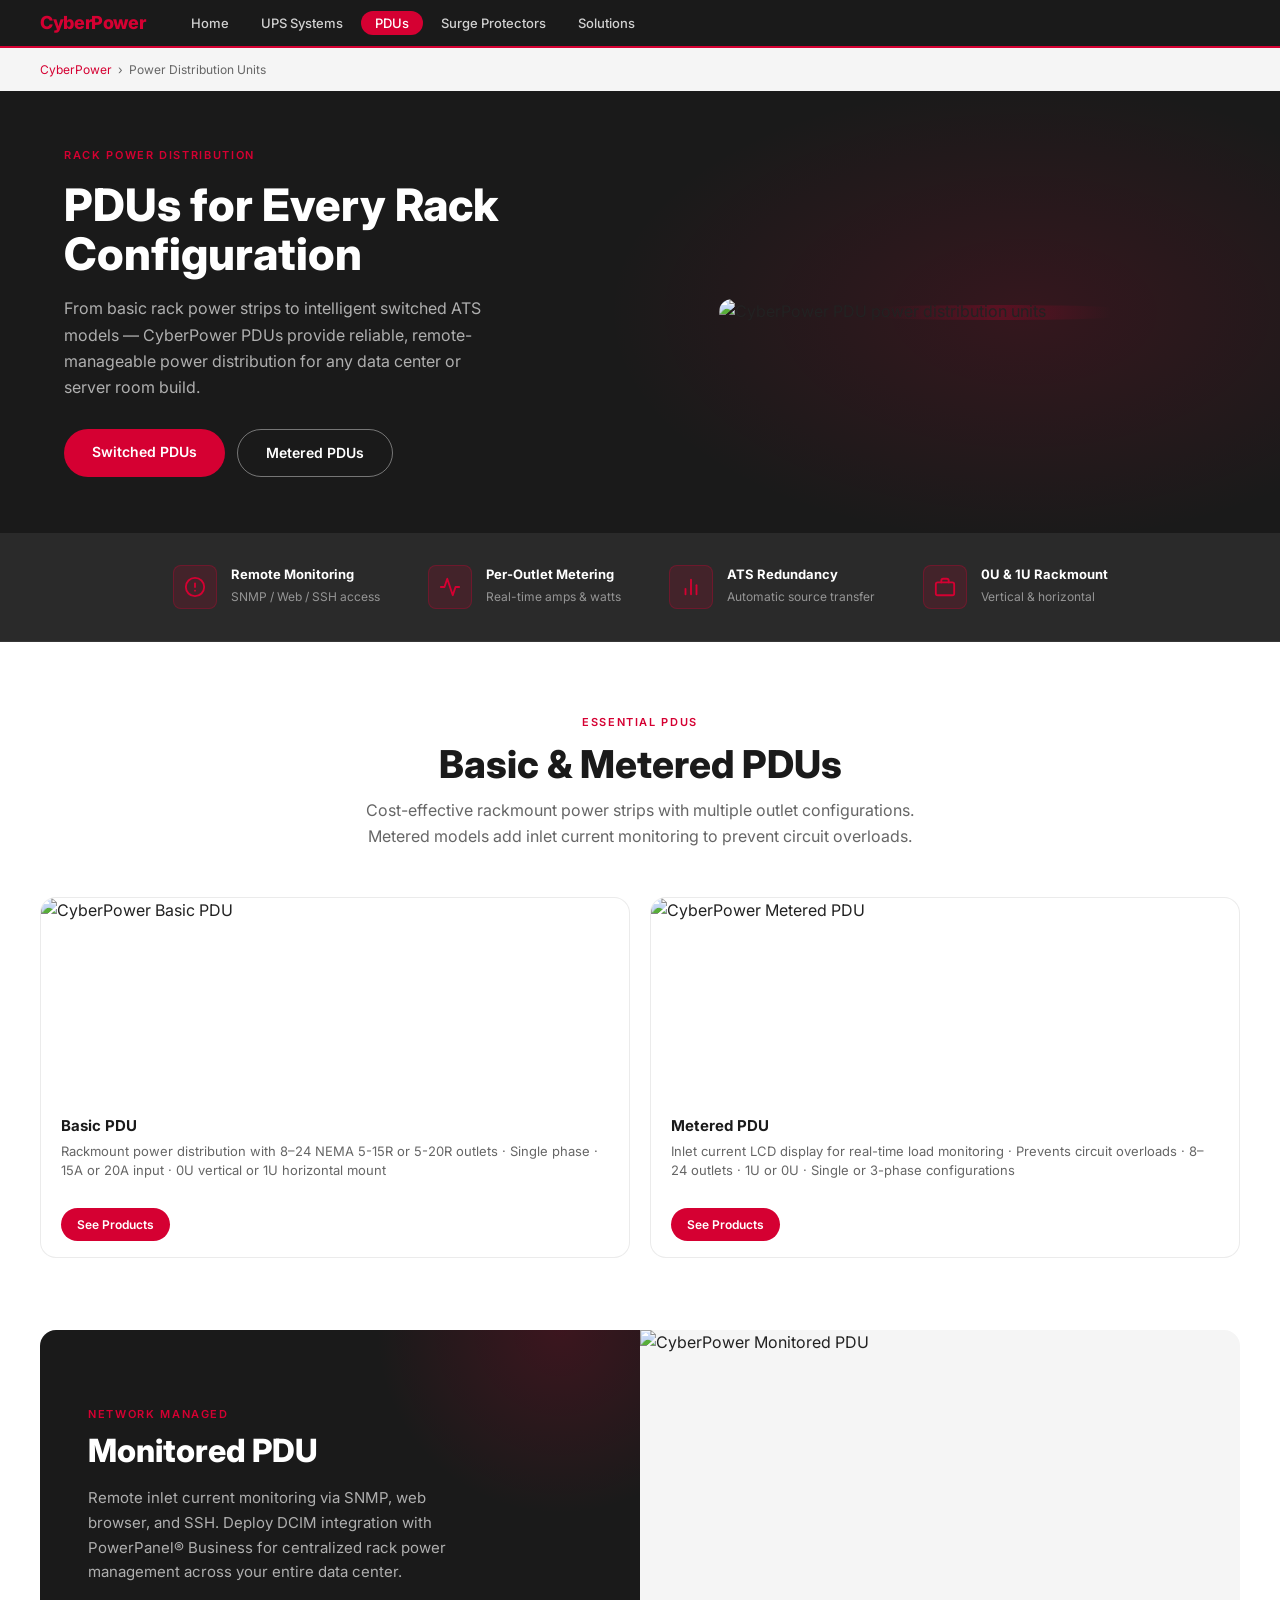
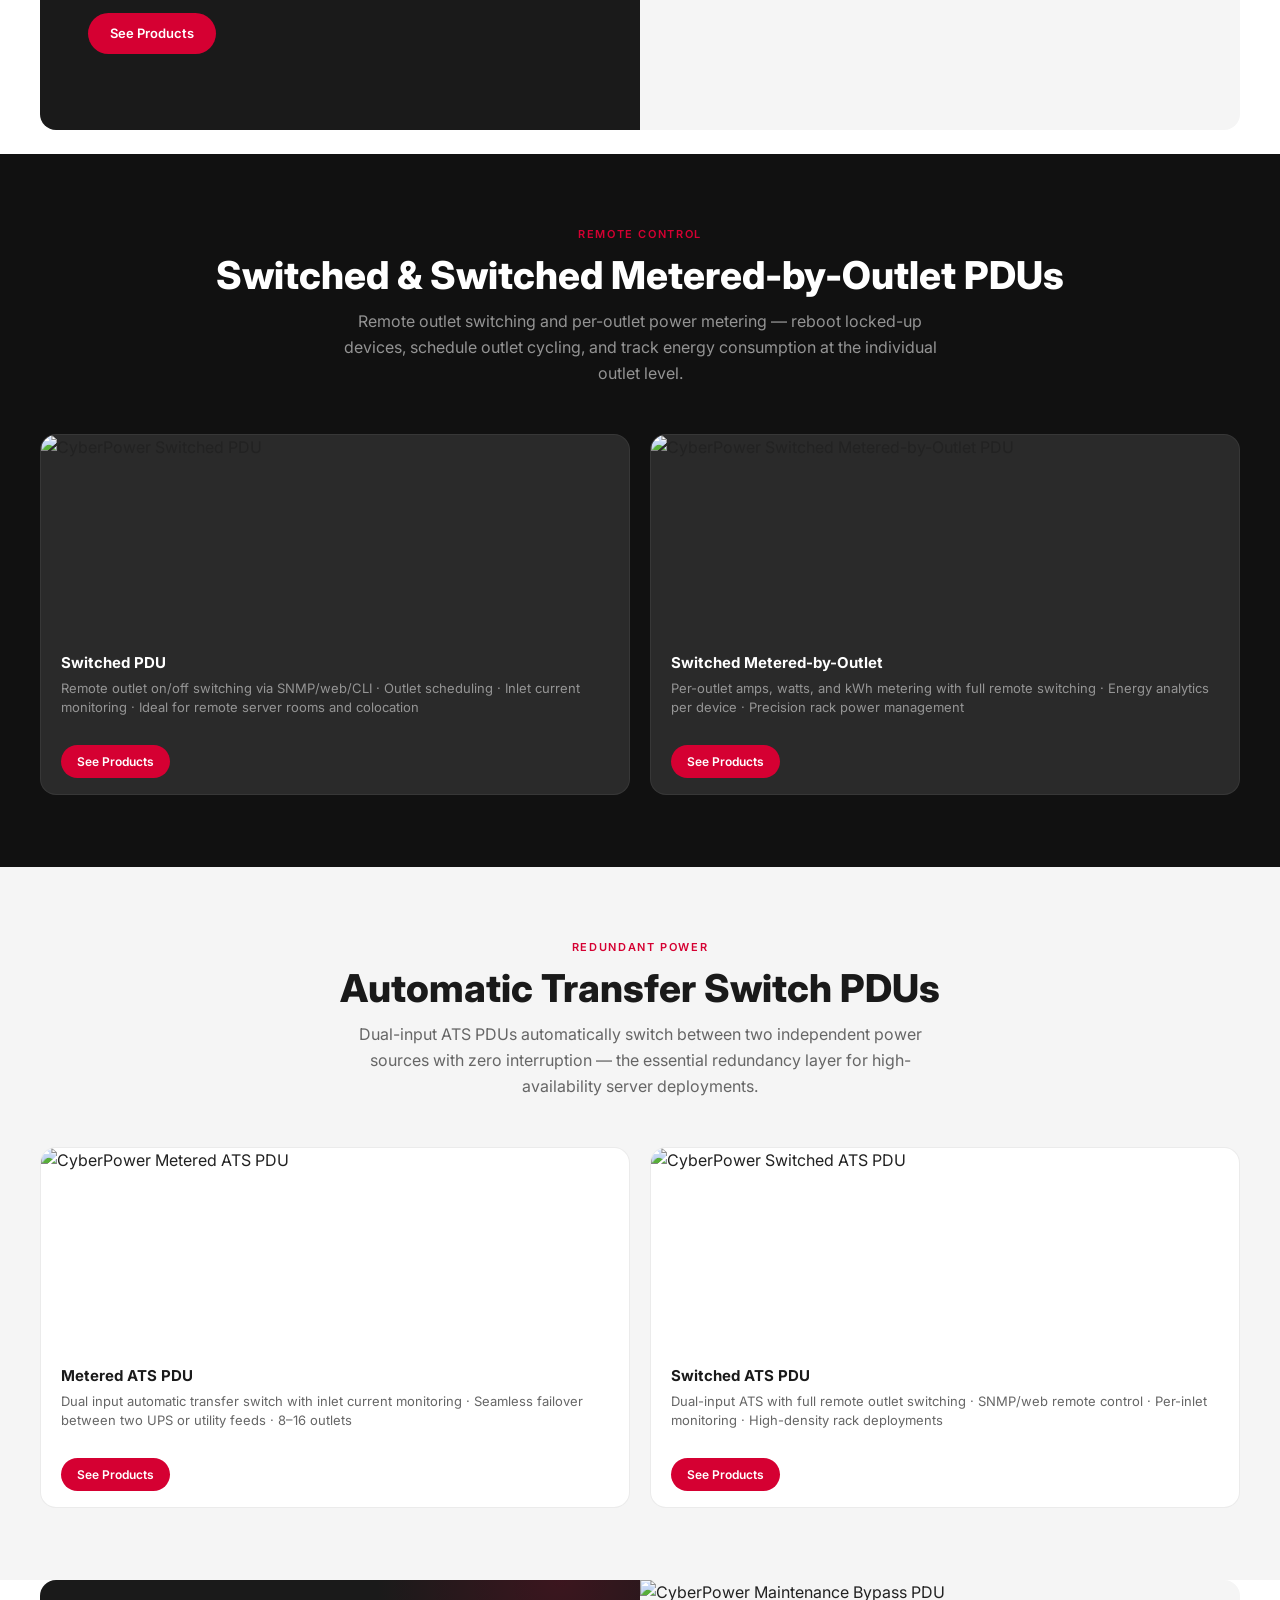
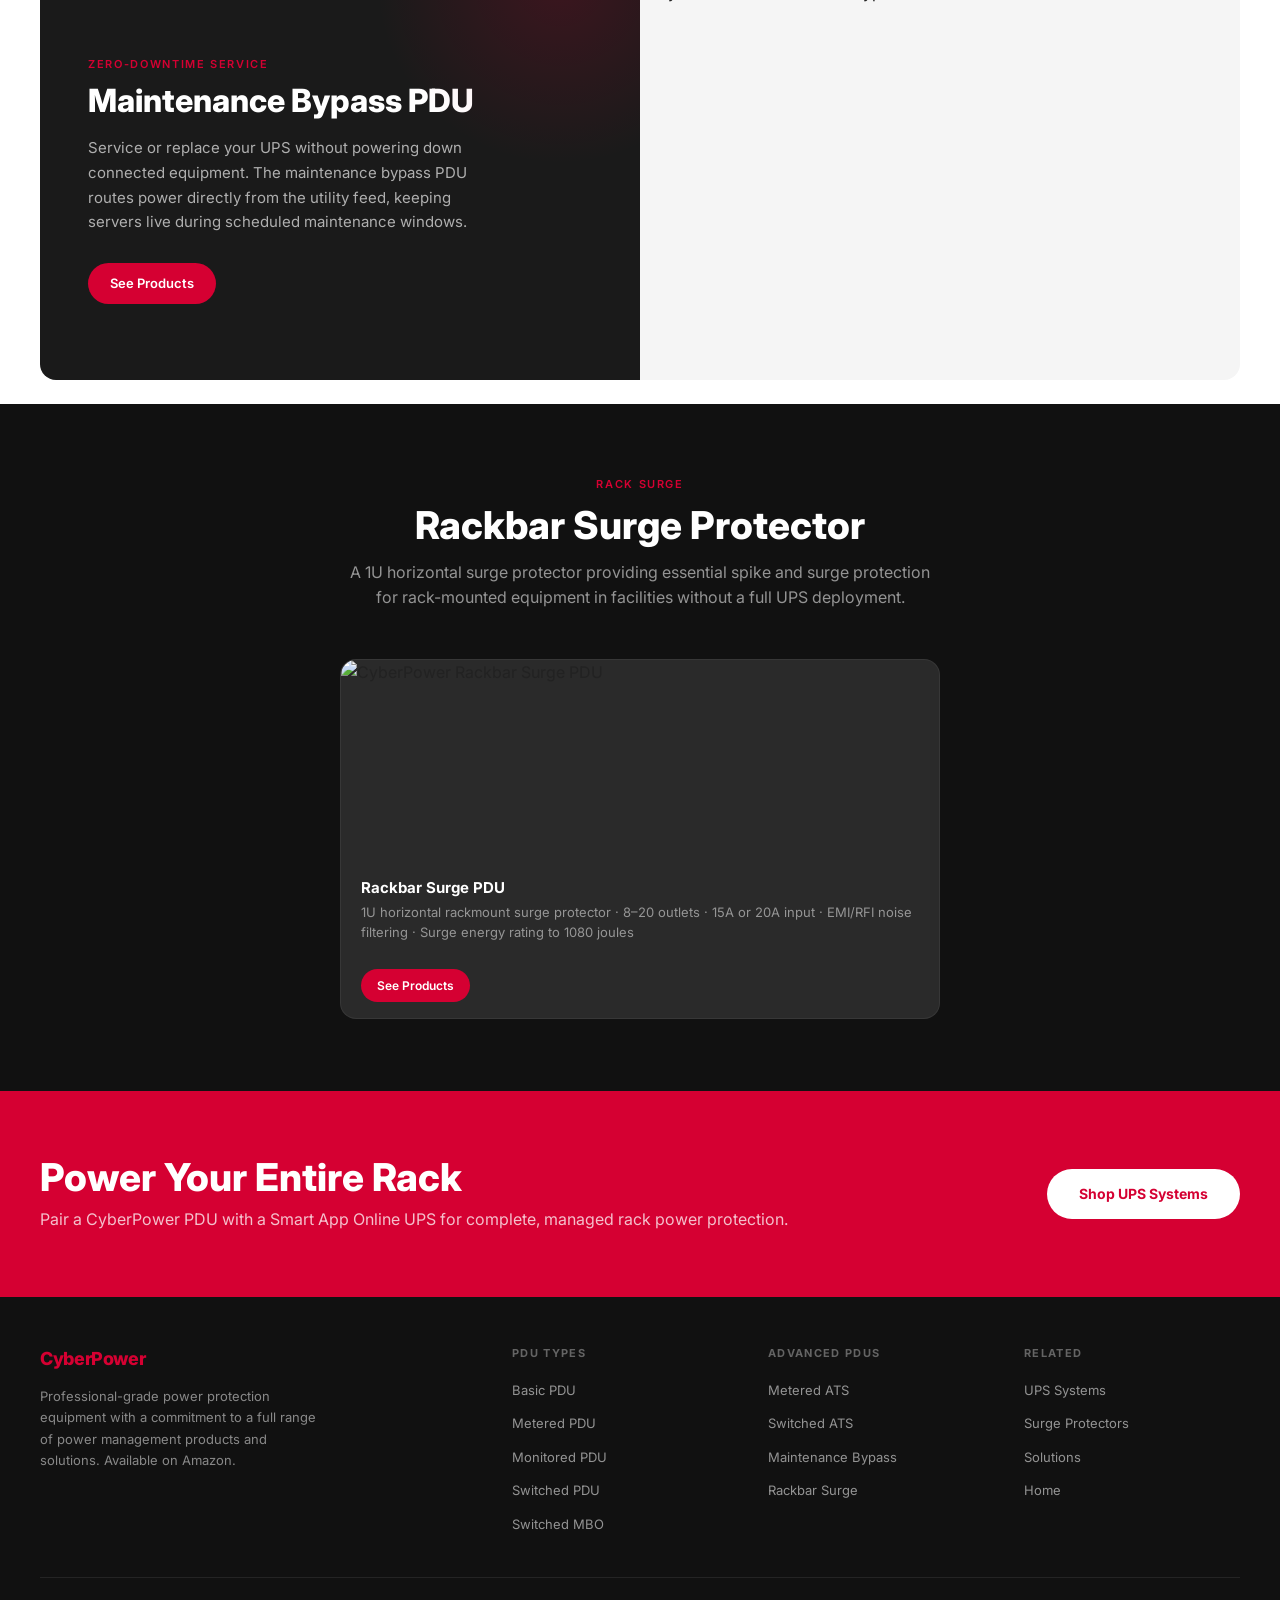
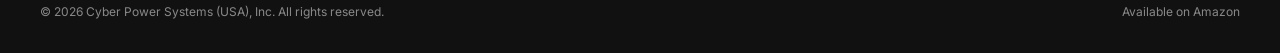
==== pdu.html @ c138c0e7 "Initial build: CyberPower Amazon storefront demo Five-page static storefront demo — home, UPS System" ====
<!DOCTYPE html>
<html lang="en">
<head>
  <meta charset="UTF-8">
  <meta name="viewport" content="width=device-width, initial-scale=1.0">
  <title>PDUs | CyberPower Power Distribution Units</title>
  <meta name="description" content="CyberPower PDUs for rack power distribution — Basic, Metered, Monitored, Switched, ATS, and Maintenance Bypass PDUs for data centers and server rooms.">
  <link rel="preconnect" href="https://fonts.googleapis.com">
  <link href="https://fonts.googleapis.com/css2?family=Inter:wght@400;500;600;700;800&display=swap" rel="stylesheet">
  <link rel="stylesheet" href="assets/css/style.css">
</head>
<body>

<!-- SUBNAV -->
<nav class="brand-subnav">
  <div class="subnav-logo">
    <span class="footer-logo-text">CyberPower</span>
  </div>
  <ul class="subnav-links">
    <li><a href="index.html">Home</a></li>
    <li><a href="ups.html">UPS Systems</a></li>
    <li><a href="pdu.html" class="active">PDUs</a></li>
    <li><a href="surge.html">Surge Protectors</a></li>
    <li><a href="solutions.html">Solutions</a></li>
  </ul>
</nav>

<!-- BREADCRUMB -->
<div class="breadcrumb">
  <a href="index.html">CyberPower</a>
  <span>›</span>
  <span>Power Distribution Units</span>
</div>

<!-- PAGE HERO -->
<section class="page-hero">
  <div class="page-hero-copy">
    <div class="hero-label">Rack Power Distribution</div>
    <h1>PDUs for Every Rack Configuration</h1>
    <p>From basic rack power strips to intelligent switched ATS models — CyberPower PDUs provide reliable, remote-manageable power distribution for any data center or server room build.</p>
    <div class="hero-ctas">
      <a href="pdu.html#switched" class="btn-primary">Switched PDUs</a>
      <a href="pdu.html#metered" class="btn-outline">Metered PDUs</a>
    </div>
  </div>
  <div class="page-hero-img">
    <img
      src="https://www.cyberpowersystems.com/wp-content/uploads/2022/08/New-Web-PDU-Series-1480x760-R1.png"
      alt="CyberPower PDU power distribution units"
    >
  </div>
</section>

<!-- FEATURE ICONS -->
<div class="feature-icons">
  <div class="feature-icon">
    <div class="icon-bg">
      <svg viewBox="0 0 24 24" fill="none" stroke="currentColor" stroke-width="2" stroke-linecap="round" stroke-linejoin="round">
        <circle cx="12" cy="12" r="10"/><line x1="12" y1="8" x2="12" y2="12"/><line x1="12" y1="16" x2="12.01" y2="16"/>
      </svg>
    </div>
    <div class="feature-icon-text">
      <strong>Remote Monitoring</strong>
      <span>SNMP / Web / SSH access</span>
    </div>
  </div>
  <div class="feature-icon">
    <div class="icon-bg">
      <svg viewBox="0 0 24 24" fill="none" stroke="currentColor" stroke-width="2" stroke-linecap="round" stroke-linejoin="round">
        <polyline points="22 12 18 12 15 21 9 3 6 12 2 12"/>
      </svg>
    </div>
    <div class="feature-icon-text">
      <strong>Per-Outlet Metering</strong>
      <span>Real-time amps &amp; watts</span>
    </div>
  </div>
  <div class="feature-icon">
    <div class="icon-bg">
      <svg viewBox="0 0 24 24" fill="none" stroke="currentColor" stroke-width="2" stroke-linecap="round" stroke-linejoin="round">
        <path d="M18 20V10"/><path d="M12 20V4"/><path d="M6 20v-6"/>
      </svg>
    </div>
    <div class="feature-icon-text">
      <strong>ATS Redundancy</strong>
      <span>Automatic source transfer</span>
    </div>
  </div>
  <div class="feature-icon">
    <div class="icon-bg">
      <svg viewBox="0 0 24 24" fill="none" stroke="currentColor" stroke-width="2" stroke-linecap="round" stroke-linejoin="round">
        <rect x="2" y="7" width="20" height="14" rx="2"/><path d="M16 7V5a2 2 0 0 0-2-2h-4a2 2 0 0 0-2 2v2"/>
      </svg>
    </div>
    <div class="feature-icon-text">
      <strong>0U &amp; 1U Rackmount</strong>
      <span>Vertical &amp; horizontal</span>
    </div>
  </div>
</div>

<!-- BASIC + METERED -->
<section class="section" id="metered">
  <div class="section-label">Essential PDUs</div>
  <h2 class="section-title">Basic &amp; Metered PDUs</h2>
  <p class="section-sub">Cost-effective rackmount power strips with multiple outlet configurations. Metered models add inlet current monitoring to prevent circuit overloads.</p>

  <div class="grid-2" style="gap:20px;">
    <div class="cp-card">
      <div class="cp-card-img">
        <img
          src="https://www.cyberpowersystems.com/wp-content/uploads/2022/08/NEW-Web-PDU-Basic-1480x760-R1.png"
          alt="CyberPower Basic PDU"
        >
      </div>
      <div class="cp-card-body" style="padding-bottom:60px; position:relative;">
        <h3>Basic PDU</h3>
        <p>Rackmount power distribution with 8–24 NEMA 5-15R or 5-20R outlets · Single phase · 15A or 20A input · 0U vertical or 1U horizontal mount</p>
        <a href="pdu.html" class="cp-card-nav">See Products</a>
      </div>
    </div>

    <div class="cp-card">
      <div class="cp-card-img">
        <img
          src="https://www.cyberpowersystems.com/wp-content/uploads/2022/08/New-Web-PDU-Metered-1480x760-1.png"
          alt="CyberPower Metered PDU"
        >
      </div>
      <div class="cp-card-body" style="padding-bottom:60px; position:relative;">
        <h3>Metered PDU</h3>
        <p>Inlet current LCD display for real-time load monitoring · Prevents circuit overloads · 8–24 outlets · 1U or 0U · Single or 3-phase configurations</p>
        <a href="pdu.html" class="cp-card-nav">See Products</a>
      </div>
    </div>
  </div>
</section>

<!-- SPLIT — Monitored -->
<div class="split-section">
  <div class="split-dark">
    <div class="section-label">Network Managed</div>
    <h2>Monitored PDU</h2>
    <p>Remote inlet current monitoring via SNMP, web browser, and SSH. Deploy DCIM integration with PowerPanel® Business for centralized rack power management across your entire data center.</p>
    <a href="pdu.html" class="pill-cta">See Products</a>
  </div>
  <div class="split-light">
    <img
      src="https://www.cyberpowersystems.com/wp-content/uploads/2022/08/New-Web-PDU-Monitored-1480x760-1.png"
      alt="CyberPower Monitored PDU"
    >
  </div>
</div>

<!-- SWITCHED PDUs -->
<section class="section section-dark" id="switched">
  <div class="section-label">Remote Control</div>
  <h2 class="section-title" style="color:#fff;">Switched &amp; Switched Metered-by-Outlet PDUs</h2>
  <p class="section-sub" style="color:rgba(255,255,255,0.55);">Remote outlet switching and per-outlet power metering — reboot locked-up devices, schedule outlet cycling, and track energy consumption at the individual outlet level.</p>

  <div class="grid-2" style="gap:20px;">
    <div class="cp-card cp-card-dark">
      <div class="cp-card-img">
        <img
          src="https://www.cyberpowersystems.com/wp-content/uploads/2022/08/New-Web-PDU-Switched-1480x760-1.png"
          alt="CyberPower Switched PDU"
        >
      </div>
      <div class="cp-card-body" style="padding-bottom:60px; position:relative;">
        <h3>Switched PDU</h3>
        <p>Remote outlet on/off switching via SNMP/web/CLI · Outlet scheduling · Inlet current monitoring · Ideal for remote server rooms and colocation</p>
        <a href="pdu.html" class="cp-card-nav">See Products</a>
      </div>
    </div>

    <div class="cp-card cp-card-dark">
      <div class="cp-card-img">
        <img
          src="https://www.cyberpowersystems.com/wp-content/uploads/2022/08/New-Web-Switched-Metered-by-Outlet-1480x760-1.png"
          alt="CyberPower Switched Metered-by-Outlet PDU"
        >
      </div>
      <div class="cp-card-body" style="padding-bottom:60px; position:relative;">
        <h3>Switched Metered-by-Outlet</h3>
        <p>Per-outlet amps, watts, and kWh metering with full remote switching · Energy analytics per device · Precision rack power management</p>
        <a href="pdu.html" class="cp-card-nav">See Products</a>
      </div>
    </div>
  </div>
</section>

<!-- ATS PDUs -->
<section class="section section-grey">
  <div class="section-label">Redundant Power</div>
  <h2 class="section-title">Automatic Transfer Switch PDUs</h2>
  <p class="section-sub">Dual-input ATS PDUs automatically switch between two independent power sources with zero interruption — the essential redundancy layer for high-availability server deployments.</p>

  <div class="grid-2" style="gap:20px;">
    <div class="cp-card">
      <div class="cp-card-img">
        <img
          src="https://www.cyberpowersystems.com/wp-content/uploads/2022/08/New-Web-PDU-ATS-Metered-1480x760-1.png"
          alt="CyberPower Metered ATS PDU"
        >
      </div>
      <div class="cp-card-body" style="padding-bottom:60px; position:relative;">
        <h3>Metered ATS PDU</h3>
        <p>Dual input automatic transfer switch with inlet current monitoring · Seamless failover between two UPS or utility feeds · 8–16 outlets</p>
        <a href="pdu.html" class="cp-card-nav">See Products</a>
      </div>
    </div>

    <div class="cp-card">
      <div class="cp-card-img">
        <img
          src="https://www.cyberpowersystems.com/wp-content/uploads/2022/08/New-Web-PDU-ATS-Switched-1480x760-1.png"
          alt="CyberPower Switched ATS PDU"
        >
      </div>
      <div class="cp-card-body" style="padding-bottom:60px; position:relative;">
        <h3>Switched ATS PDU</h3>
        <p>Dual-input ATS with full remote outlet switching · SNMP/web remote control · Per-inlet monitoring · High-density rack deployments</p>
        <a href="pdu.html" class="cp-card-nav">See Products</a>
      </div>
    </div>
  </div>
</section>

<!-- SPLIT — Maintenance Bypass -->
<div class="split-section">
  <div class="split-dark">
    <div class="section-label">Zero-Downtime Service</div>
    <h2>Maintenance Bypass PDU</h2>
    <p>Service or replace your UPS without powering down connected equipment. The maintenance bypass PDU routes power directly from the utility feed, keeping servers live during scheduled maintenance windows.</p>
    <a href="pdu.html" class="pill-cta">See Products</a>
  </div>
  <div class="split-light">
    <img
      src="https://www.cyberpowersystems.com/wp-content/uploads/2022/08/New-Web-Maintenace-Bypass-1480x760-R1.png"
      alt="CyberPower Maintenance Bypass PDU"
    >
  </div>
</div>

<!-- RACKBAR SURGE -->
<section class="section section-dark" style="padding-bottom:72px;">
  <div class="section-label">Rack Surge</div>
  <h2 class="section-title" style="color:#fff;">Rackbar Surge Protector</h2>
  <p class="section-sub" style="color:rgba(255,255,255,0.55);">A 1U horizontal surge protector providing essential spike and surge protection for rack-mounted equipment in facilities without a full UPS deployment.</p>

  <div style="max-width:600px; margin:0 auto;">
    <div class="cp-card cp-card-dark">
      <div class="cp-card-img">
        <img
          src="https://www.cyberpowersystems.com/wp-content/uploads/2022/08/New-Web-RackBar-1480x760-R1.png"
          alt="CyberPower Rackbar Surge PDU"
        >
      </div>
      <div class="cp-card-body" style="padding-bottom:60px; position:relative;">
        <h3>Rackbar Surge PDU</h3>
        <p>1U horizontal rackmount surge protector · 8–20 outlets · 15A or 20A input · EMI/RFI noise filtering · Surge energy rating to 1080 joules</p>
        <a href="pdu.html" class="cp-card-nav">See Products</a>
      </div>
    </div>
  </div>
</section>

<!-- CTA FOOTER -->
<div class="cta-footer">
  <div class="cta-footer-copy">
    <h2>Power Your Entire Rack</h2>
    <p>Pair a CyberPower PDU with a Smart App Online UPS for complete, managed rack power protection.</p>
  </div>
  <a href="ups.html" class="btn-white">Shop UPS Systems</a>
</div>

<!-- SITE FOOTER -->
<footer class="site-footer">
  <div class="footer-grid">
    <div class="footer-brand">
      <span class="footer-logo-text">CyberPower</span>
      <p>Professional-grade power protection equipment with a commitment to a full range of power management products and solutions. Available on Amazon.</p>
    </div>
    <div class="footer-col">
      <h4>PDU Types</h4>
      <ul>
        <li><a href="pdu.html">Basic PDU</a></li>
        <li><a href="pdu.html">Metered PDU</a></li>
        <li><a href="pdu.html">Monitored PDU</a></li>
        <li><a href="pdu.html">Switched PDU</a></li>
        <li><a href="pdu.html">Switched MBO</a></li>
      </ul>
    </div>
    <div class="footer-col">
      <h4>Advanced PDUs</h4>
      <ul>
        <li><a href="pdu.html">Metered ATS</a></li>
        <li><a href="pdu.html">Switched ATS</a></li>
        <li><a href="pdu.html">Maintenance Bypass</a></li>
        <li><a href="pdu.html">Rackbar Surge</a></li>
      </ul>
    </div>
    <div class="footer-col">
      <h4>Related</h4>
      <ul>
        <li><a href="ups.html">UPS Systems</a></li>
        <li><a href="surge.html">Surge Protectors</a></li>
        <li><a href="solutions.html">Solutions</a></li>
        <li><a href="index.html">Home</a></li>
      </ul>
    </div>
  </div>
  <div class="footer-bottom">
    <span>© 2026 Cyber Power Systems (USA), Inc. All rights reserved.</span>
    <span>Available on Amazon</span>
  </div>
</footer>

</body>
</html>
---- assets/css/style.css ----
/* CyberPower Storefront — Design System */
:root {
  --cp-red: #D50032;
  --cp-red-dark: #A80027;
  --cp-black: #1A1A1A;
  --cp-dark: #111111;
  --cp-mid: #2A2A2A;
  --cp-grey: #F5F5F5;
  --cp-white: #FFFFFF;
  --cp-text: #222222;
  --cp-muted: #666666;
  --radius-tile: 16px;
  --radius-ui: 8px;
  --radius-pill: 999px;
}

*, *::before, *::after { box-sizing: border-box; margin: 0; padding: 0; }

html { font-size: 16px; scroll-behavior: smooth; }

body {
  font-family: 'Inter', -apple-system, BlinkMacSystemFont, 'Segoe UI', sans-serif;
  background: var(--cp-white);
  color: var(--cp-text);
  line-height: 1.6;
}

img { display: block; max-width: 100%; }

a { text-decoration: none; color: inherit; }

/* ── SUBNAV ── */
.brand-subnav {
  position: sticky;
  top: 0;
  z-index: 100;
  background: var(--cp-black);
  height: 48px;
  display: flex;
  align-items: center;
  gap: 0;
  padding: 0 40px;
  border-bottom: 2px solid var(--cp-red);
}

.brand-subnav .subnav-logo {
  display: flex;
  align-items: center;
  gap: 8px;
  margin-right: 32px;
}

.brand-subnav .subnav-logo svg {
  width: 120px;
  height: auto;
}

.subnav-links {
  display: flex;
  align-items: center;
  gap: 4px;
  list-style: none;
}

.subnav-links a {
  color: rgba(255,255,255,0.8);
  font-size: 13px;
  font-weight: 500;
  padding: 4px 14px;
  border-radius: var(--radius-pill);
  transition: background 0.2s, color 0.2s;
  white-space: nowrap;
}

.subnav-links a:hover,
.subnav-links a.active {
  background: var(--cp-red);
  color: #fff;
}

/* ── BREADCRUMB ── */
.breadcrumb {
  padding: 12px 40px;
  font-size: 12px;
  color: var(--cp-muted);
  display: flex;
  align-items: center;
  gap: 6px;
  background: var(--cp-grey);
}
.breadcrumb a { color: var(--cp-red); }
.breadcrumb span { color: var(--cp-muted); }

/* ── HERO ── */
.hero {
  background: var(--cp-black);
  min-height: 520px;
  display: grid;
  grid-template-columns: 1fr 1fr;
  align-items: center;
  padding: 64px 40px 64px 64px;
  gap: 48px;
  position: relative;
  overflow: hidden;
}

.hero::before {
  content: '';
  position: absolute;
  inset: 0;
  background: radial-gradient(ellipse 60% 80% at 70% 50%, rgba(213,0,50,0.12) 0%, transparent 70%);
  pointer-events: none;
}

.hero-copy { position: relative; z-index: 2; }

.hero-label {
  font-size: 11px;
  font-weight: 600;
  letter-spacing: 0.15em;
  text-transform: uppercase;
  color: var(--cp-red);
  margin-bottom: 16px;
}

.hero h1 {
  font-size: clamp(36px, 5vw, 64px);
  font-weight: 800;
  line-height: 1.08;
  color: var(--cp-white);
  margin-bottom: 20px;
}

.hero h1 span { color: var(--cp-red); }

.hero p {
  font-size: 17px;
  color: rgba(255,255,255,0.72);
  margin-bottom: 32px;
  max-width: 440px;
  line-height: 1.65;
}

.hero-ctas {
  display: flex;
  gap: 12px;
  flex-wrap: wrap;
}

.btn-primary {
  background: var(--cp-red);
  color: #fff;
  font-size: 14px;
  font-weight: 600;
  padding: 12px 28px;
  border-radius: var(--radius-pill);
  transition: background 0.2s, transform 0.15s;
  display: inline-block;
}
.btn-primary:hover { background: var(--cp-red-dark); transform: translateY(-1px); }

.btn-outline {
  border: 1.5px solid rgba(255,255,255,0.4);
  color: #fff;
  font-size: 14px;
  font-weight: 600;
  padding: 12px 28px;
  border-radius: var(--radius-pill);
  transition: border-color 0.2s, background 0.2s;
  display: inline-block;
}
.btn-outline:hover { border-color: #fff; background: rgba(255,255,255,0.06); }

.hero-image {
  position: relative;
  display: flex;
  align-items: center;
  justify-content: center;
  z-index: 2;
}

.hero-image img {
  width: 100%;
  max-width: 560px;
  border-radius: var(--radius-tile);
  object-fit: cover;
}

/* Particle glow on hero product images */
.hero-image::before {
  content: '';
  position: absolute;
  width: 70%;
  height: 70%;
  background: radial-gradient(circle, rgba(213,0,50,0.3) 0%, transparent 70%);
  border-radius: 50%;
  z-index: -1;
}

/* ── FEATURE ICON ROW ── */
.feature-icons {
  background: var(--cp-mid);
  padding: 32px 40px;
  display: flex;
  align-items: center;
  justify-content: center;
  gap: 48px;
  flex-wrap: wrap;
  border-bottom: 1px solid rgba(255,255,255,0.06);
}

.feature-icon {
  display: flex;
  align-items: center;
  gap: 14px;
  color: #fff;
}

.feature-icon .icon-bg {
  width: 44px;
  height: 44px;
  background: rgba(213,0,50,0.15);
  border: 1px solid rgba(213,0,50,0.3);
  border-radius: var(--radius-ui);
  display: flex;
  align-items: center;
  justify-content: center;
  flex-shrink: 0;
}

.feature-icon svg { width: 22px; height: 22px; color: var(--cp-red); }

.feature-icon-text strong {
  display: block;
  font-size: 13px;
  font-weight: 700;
  color: #fff;
  line-height: 1.3;
}
.feature-icon-text span {
  font-size: 12px;
  color: rgba(255,255,255,0.5);
}

/* ── SECTION HEADERS ── */
.section-label {
  font-size: 11px;
  font-weight: 600;
  letter-spacing: 0.15em;
  text-transform: uppercase;
  color: var(--cp-red);
  margin-bottom: 10px;
  text-align: center;
}

.section-title {
  font-size: clamp(26px, 3vw, 40px);
  font-weight: 800;
  color: var(--cp-black);
  text-align: center;
  line-height: 1.15;
  margin-bottom: 12px;
}

.section-sub {
  text-align: center;
  color: var(--cp-muted);
  font-size: 16px;
  max-width: 600px;
  margin: 0 auto 48px;
  line-height: 1.6;
}

/* ── SPLIT TILES ── */
.split-section {
  display: grid;
  grid-template-columns: 1fr 1fr;
  min-height: 400px;
  border-radius: var(--radius-tile);
  overflow: hidden;
  margin: 0 40px 24px;
}

.split-dark {
  background: var(--cp-black);
  padding: 56px 48px;
  display: flex;
  flex-direction: column;
  justify-content: center;
  position: relative;
  overflow: hidden;
}

.split-dark::before {
  content: '';
  position: absolute;
  top: -50%;
  right: -20%;
  width: 400px;
  height: 400px;
  background: radial-gradient(circle, rgba(213,0,50,0.18) 0%, transparent 65%);
  pointer-events: none;
}

.split-light {
  background: var(--cp-grey);
  display: flex;
  align-items: center;
  justify-content: center;
  overflow: hidden;
  position: relative;
}

.split-light img {
  width: 100%;
  height: 100%;
  object-fit: cover;
  display: block;
}

.split-dark .section-label { text-align: left; }
.split-dark h2 {
  font-size: clamp(24px, 2.5vw, 36px);
  font-weight: 800;
  color: #fff;
  line-height: 1.15;
  margin-bottom: 16px;
}
.split-dark p {
  font-size: 15px;
  color: rgba(255,255,255,0.65);
  margin-bottom: 28px;
  line-height: 1.65;
  max-width: 380px;
}

.pill-cta {
  display: inline-flex;
  align-items: center;
  gap: 8px;
  background: var(--cp-red);
  color: #fff;
  font-size: 13px;
  font-weight: 600;
  padding: 10px 22px;
  border-radius: var(--radius-pill);
  align-self: flex-start;
  transition: background 0.2s, transform 0.15s;
}
.pill-cta:hover { background: var(--cp-red-dark); transform: translateY(-1px); }

.pill-cta-outline {
  display: inline-flex;
  align-items: center;
  gap: 8px;
  border: 1.5px solid var(--cp-red);
  color: var(--cp-red);
  font-size: 13px;
  font-weight: 600;
  padding: 10px 22px;
  border-radius: var(--radius-pill);
  align-self: flex-start;
  transition: background 0.2s, color 0.2s;
}
.pill-cta-outline:hover { background: var(--cp-red); color: #fff; }

/* ── PRODUCT GRID ── */
.section { padding: 72px 40px; }
.section-dark { background: var(--cp-dark); }
.section-mid { background: var(--cp-mid); }
.section-grey { background: var(--cp-grey); }

.product-grid {
  display: grid;
  grid-template-columns: repeat(auto-fill, minmax(240px, 1fr));
  gap: 20px;
  margin-top: 8px;
}

.product-grid-3 { grid-template-columns: repeat(3, 1fr); }
.product-grid-4 { grid-template-columns: repeat(4, 1fr); }

.cp-card {
  background: var(--cp-white);
  border-radius: var(--radius-tile);
  overflow: hidden;
  border: 1px solid rgba(0,0,0,0.08);
  transition: transform 0.2s, box-shadow 0.2s;
  position: relative;
}
.cp-card:hover {
  transform: translateY(-3px);
  box-shadow: 0 12px 32px rgba(0,0,0,0.10);
}

.cp-card-dark {
  background: var(--cp-mid);
  border-color: rgba(255,255,255,0.06);
}
.cp-card-dark:hover { box-shadow: 0 12px 32px rgba(0,0,0,0.3); }

.cp-card-img {
  position: relative;
  overflow: hidden;
  height: 200px;
}
.cp-card-img img {
  position: absolute;
  inset: 0;
  width: 100%;
  height: 100%;
  object-fit: cover;
  display: block;
}

.cp-card-body {
  padding: 18px 20px 20px;
  position: relative;
}

.cp-card-dark .cp-card-body { padding-bottom: 60px; }

.cp-card-body h3 {
  font-size: 15px;
  font-weight: 700;
  color: var(--cp-black);
  line-height: 1.3;
  margin-bottom: 6px;
}
.cp-card-dark .cp-card-body h3 { color: #fff; }

.cp-card-body p {
  font-size: 13px;
  color: var(--cp-muted);
  line-height: 1.5;
  margin-bottom: 16px;
}
.cp-card-dark .cp-card-body p { color: rgba(255,255,255,0.5); }

/* See Products button — bottom-left overlay pill inside tile */
.cp-card-nav {
  position: absolute;
  bottom: 16px;
  left: 20px;
  background: var(--cp-red);
  color: #fff;
  font-size: 12px;
  font-weight: 600;
  padding: 7px 16px;
  border-radius: var(--radius-pill);
  transition: background 0.2s;
}
.cp-card-nav:hover { background: var(--cp-red-dark); }

/* Add to Cart button — Amazon style */
.cp-card-buy {
  display: inline-block;
  background: #FFD814;
  border: 1px solid #FCD200;
  border-radius: var(--radius-ui);
  color: #0F1111;
  font-size: 13px;
  font-weight: 500;
  padding: 7px 16px;
  cursor: default;
  margin-top: 8px;
}

/* ── CATEGORY GRID (4-col) ── */
.category-grid {
  display: grid;
  grid-template-columns: repeat(4, 1fr);
  gap: 16px;
}

.cat-tile {
  background: var(--cp-black);
  border-radius: var(--radius-tile);
  overflow: hidden;
  height: 200px;
  position: relative;
  display: flex;
  align-items: flex-end;
  transition: transform 0.2s;
  cursor: pointer;
}
.cat-tile:hover { transform: scale(1.02); }

.cat-tile img {
  position: absolute;
  inset: 0;
  width: 100%;
  height: 100%;
  object-fit: cover;
  display: block;
  opacity: 0.6;
}

.cat-tile::after {
  content: '';
  position: absolute;
  inset: 0;
  background: linear-gradient(to top, rgba(0,0,0,0.75) 0%, transparent 55%);
}

.cat-tile-label {
  position: relative;
  z-index: 2;
  padding: 16px;
  width: 100%;
}

.cat-tile-label span {
  display: inline-block;
  background: var(--cp-red);
  color: #fff;
  font-size: 12px;
  font-weight: 700;
  padding: 5px 14px;
  border-radius: var(--radius-pill);
}

/* ── TRUST STRIP ── */
.trust-strip {
  background: var(--cp-white);
  border-top: 1px solid rgba(0,0,0,0.08);
  border-bottom: 1px solid rgba(0,0,0,0.08);
  padding: 32px 40px;
  display: flex;
  align-items: center;
  justify-content: center;
  gap: 48px;
  flex-wrap: wrap;
}

.trust-strip-label {
  font-size: 12px;
  font-weight: 600;
  letter-spacing: 0.1em;
  text-transform: uppercase;
  color: var(--cp-muted);
  white-space: nowrap;
}

.trust-logos {
  display: flex;
  align-items: center;
  gap: 40px;
  flex-wrap: wrap;
}

.trust-logos img {
  height: 36px;
  width: auto;
  object-fit: contain;
  opacity: 0.65;
  filter: grayscale(100%);
  transition: opacity 0.2s, filter 0.2s;
}
.trust-logos img:hover { opacity: 1; filter: none; }

/* ── INDUSTRY GRID ── */
.industry-grid {
  display: grid;
  grid-template-columns: repeat(4, 1fr);
  gap: 16px;
}

.ind-tile {
  border-radius: var(--radius-tile);
  background: var(--cp-black);
  padding: 32px 28px;
  display: flex;
  flex-direction: column;
  gap: 12px;
  transition: transform 0.2s;
}
.ind-tile:hover { transform: scale(1.02); }

.ind-tile .ind-icon {
  width: 44px;
  height: 44px;
  background: rgba(213,0,50,0.15);
  border-radius: var(--radius-ui);
  display: flex;
  align-items: center;
  justify-content: center;
}
.ind-tile .ind-icon svg { width: 22px; height: 22px; color: var(--cp-red); }

.ind-tile h3 {
  font-size: 16px;
  font-weight: 700;
  color: #fff;
}

.ind-tile p {
  font-size: 13px;
  color: rgba(255,255,255,0.55);
  line-height: 1.55;
  flex: 1;
}

/* ── CTA FOOTER ── */
.cta-footer {
  background: var(--cp-red);
  padding: 64px 40px;
  display: flex;
  align-items: center;
  justify-content: space-between;
  gap: 32px;
  flex-wrap: wrap;
}

.cta-footer-copy h2 {
  font-size: clamp(24px, 3vw, 40px);
  font-weight: 800;
  color: #fff;
  line-height: 1.15;
  margin-bottom: 8px;
}
.cta-footer-copy p {
  font-size: 16px;
  color: rgba(255,255,255,0.75);
}

.btn-white {
  background: #fff;
  color: var(--cp-red);
  font-size: 14px;
  font-weight: 700;
  padding: 14px 32px;
  border-radius: var(--radius-pill);
  transition: transform 0.15s, box-shadow 0.15s;
  white-space: nowrap;
}
.btn-white:hover { transform: translateY(-2px); box-shadow: 0 8px 24px rgba(0,0,0,0.2); }

/* ── PAGE FOOTER ── */
.site-footer {
  background: var(--cp-dark);
  padding: 48px 40px 32px;
  color: rgba(255,255,255,0.5);
}

.footer-grid {
  display: grid;
  grid-template-columns: 2fr 1fr 1fr 1fr;
  gap: 40px;
  margin-bottom: 40px;
}

.footer-brand p {
  font-size: 13px;
  line-height: 1.65;
  max-width: 280px;
  margin-top: 12px;
}

.footer-col h4 {
  font-size: 11px;
  font-weight: 700;
  letter-spacing: 0.12em;
  text-transform: uppercase;
  color: rgba(255,255,255,0.35);
  margin-bottom: 14px;
}

.footer-col ul {
  list-style: none;
  display: flex;
  flex-direction: column;
  gap: 8px;
}
.footer-col ul li a {
  font-size: 13px;
  color: rgba(255,255,255,0.55);
  transition: color 0.2s;
}
.footer-col ul li a:hover { color: #fff; }

.footer-bottom {
  border-top: 1px solid rgba(255,255,255,0.08);
  padding-top: 24px;
  font-size: 12px;
  display: flex;
  align-items: center;
  justify-content: space-between;
  flex-wrap: wrap;
  gap: 12px;
}

.footer-logo-text {
  font-size: 18px;
  font-weight: 800;
  color: var(--cp-red);
  letter-spacing: -0.02em;
}

/* ── PAGE-LEVEL HERO VARIANTS ── */
.page-hero {
  background: var(--cp-black);
  padding: 56px 64px;
  display: grid;
  grid-template-columns: 1fr 1fr;
  gap: 48px;
  align-items: center;
  position: relative;
  overflow: hidden;
  min-height: 380px;
}

.page-hero::before {
  content: '';
  position: absolute;
  inset: 0;
  background: radial-gradient(ellipse 50% 80% at 80% 50%, rgba(213,0,50,0.14) 0%, transparent 65%);
}

.page-hero-copy { position: relative; z-index: 2; }

.page-hero h1 {
  font-size: clamp(30px, 3.5vw, 52px);
  font-weight: 800;
  color: #fff;
  line-height: 1.1;
  margin-bottom: 16px;
}

.page-hero p {
  font-size: 16px;
  color: rgba(255,255,255,0.65);
  max-width: 420px;
  line-height: 1.65;
  margin-bottom: 28px;
}

.page-hero-img {
  position: relative;
  z-index: 2;
  display: flex;
  align-items: center;
  justify-content: flex-end;
}

.page-hero-img::before {
  content: '';
  position: absolute;
  width: 60%;
  height: 60%;
  background: radial-gradient(circle, rgba(213,0,50,0.25) 0%, transparent 70%);
  border-radius: 50%;
  z-index: -1;
  right: 10%;
}

.page-hero-img img {
  width: 90%;
  max-width: 500px;
  border-radius: var(--radius-tile);
  object-fit: cover;
}

/* ── DATA-VIZ TILE ── */
.data-viz {
  background: var(--cp-mid);
  border-radius: var(--radius-tile);
  padding: 40px;
  display: flex;
  flex-direction: column;
  gap: 16px;
}

.data-bar {
  display: flex;
  flex-direction: column;
  gap: 4px;
}

.data-bar-label {
  display: flex;
  justify-content: space-between;
  font-size: 12px;
  color: rgba(255,255,255,0.6);
}

.data-bar-track {
  height: 8px;
  background: rgba(255,255,255,0.08);
  border-radius: 4px;
  overflow: hidden;
}

.data-bar-fill {
  height: 100%;
  background: var(--cp-red);
  border-radius: 4px;
  transition: width 0.6s ease;
}

/* ── UTILITY ── */
.container { max-width: 1280px; margin: 0 auto; }

.grid-2 { display: grid; grid-template-columns: 1fr 1fr; gap: 20px; }
.grid-3 { display: grid; grid-template-columns: repeat(3, 1fr); gap: 20px; }

.mt-8 { margin-top: 8px; }
.mt-16 { margin-top: 16px; }
.mb-8 { margin-bottom: 8px; }

.text-red { color: var(--cp-red); }
.text-white { color: #fff; }
.text-muted { color: rgba(255,255,255,0.5); }

/* ── RESPONSIVE ── */
@media (max-width: 1024px) {
  .category-grid { grid-template-columns: repeat(3, 1fr); }
  .industry-grid { grid-template-columns: repeat(2, 1fr); }
  .footer-grid { grid-template-columns: 1fr 1fr; }
  .product-grid-4 { grid-template-columns: repeat(2, 1fr); }
}

@media (max-width: 768px) {
  .brand-subnav { padding: 0 20px; }
  .subnav-links { gap: 2px; }
  .subnav-links a { font-size: 12px; padding: 4px 10px; }

  .hero { grid-template-columns: 1fr; padding: 48px 24px; min-height: auto; }
  .hero-image { display: none; }

  .page-hero { grid-template-columns: 1fr; padding: 40px 24px; min-height: auto; }
  .page-hero-img { display: none; }

  .split-section { grid-template-columns: 1fr; margin: 0 20px 20px; }
  .split-light { height: 240px; }

  .section { padding: 48px 24px; }
  .category-grid { grid-template-columns: repeat(2, 1fr); }
  .industry-grid { grid-template-columns: 1fr 1fr; }
  .trust-strip { padding: 24px; gap: 24px; }
  .trust-logos { gap: 24px; }

  .cta-footer { padding: 48px 24px; flex-direction: column; }
  .footer-grid { grid-template-columns: 1fr; gap: 28px; }
  .breadcrumb { padding: 10px 20px; }

  .product-grid-3 { grid-template-columns: 1fr; }
  .product-grid-4 { grid-template-columns: 1fr; }
}
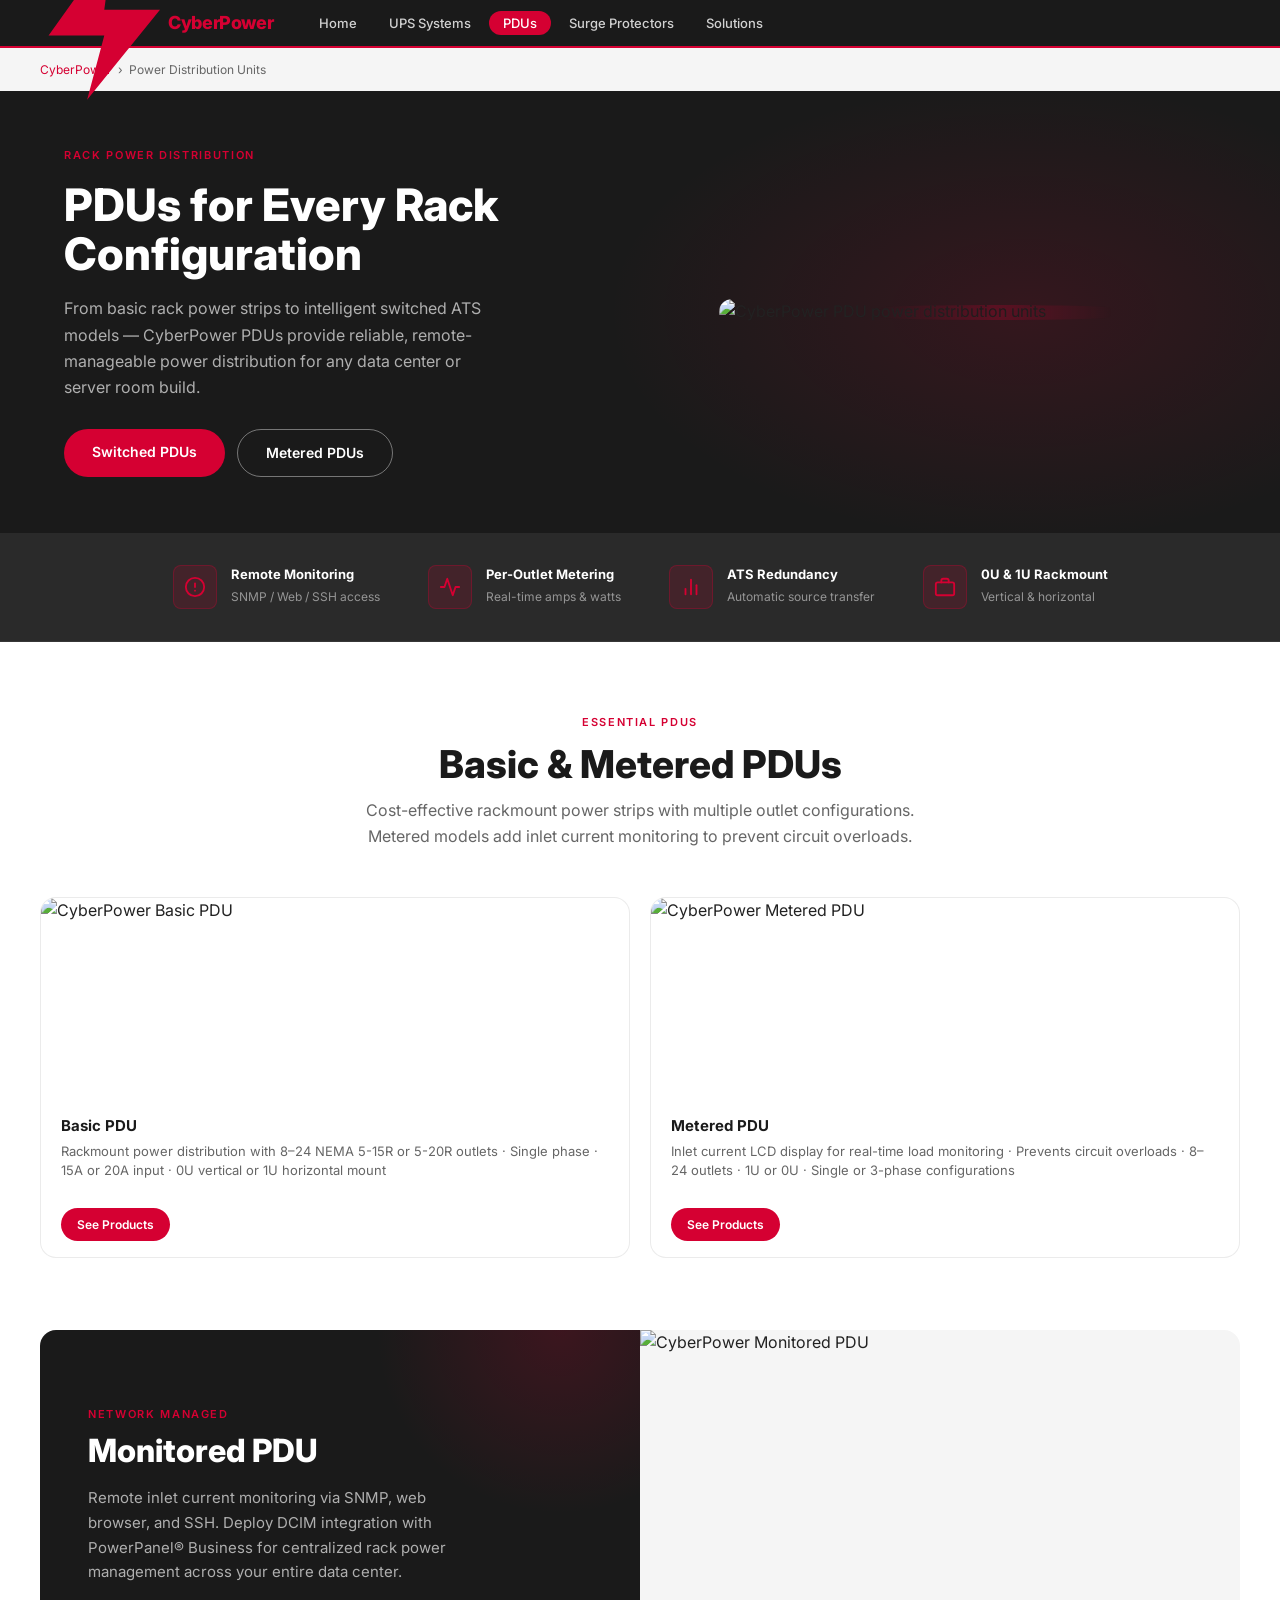
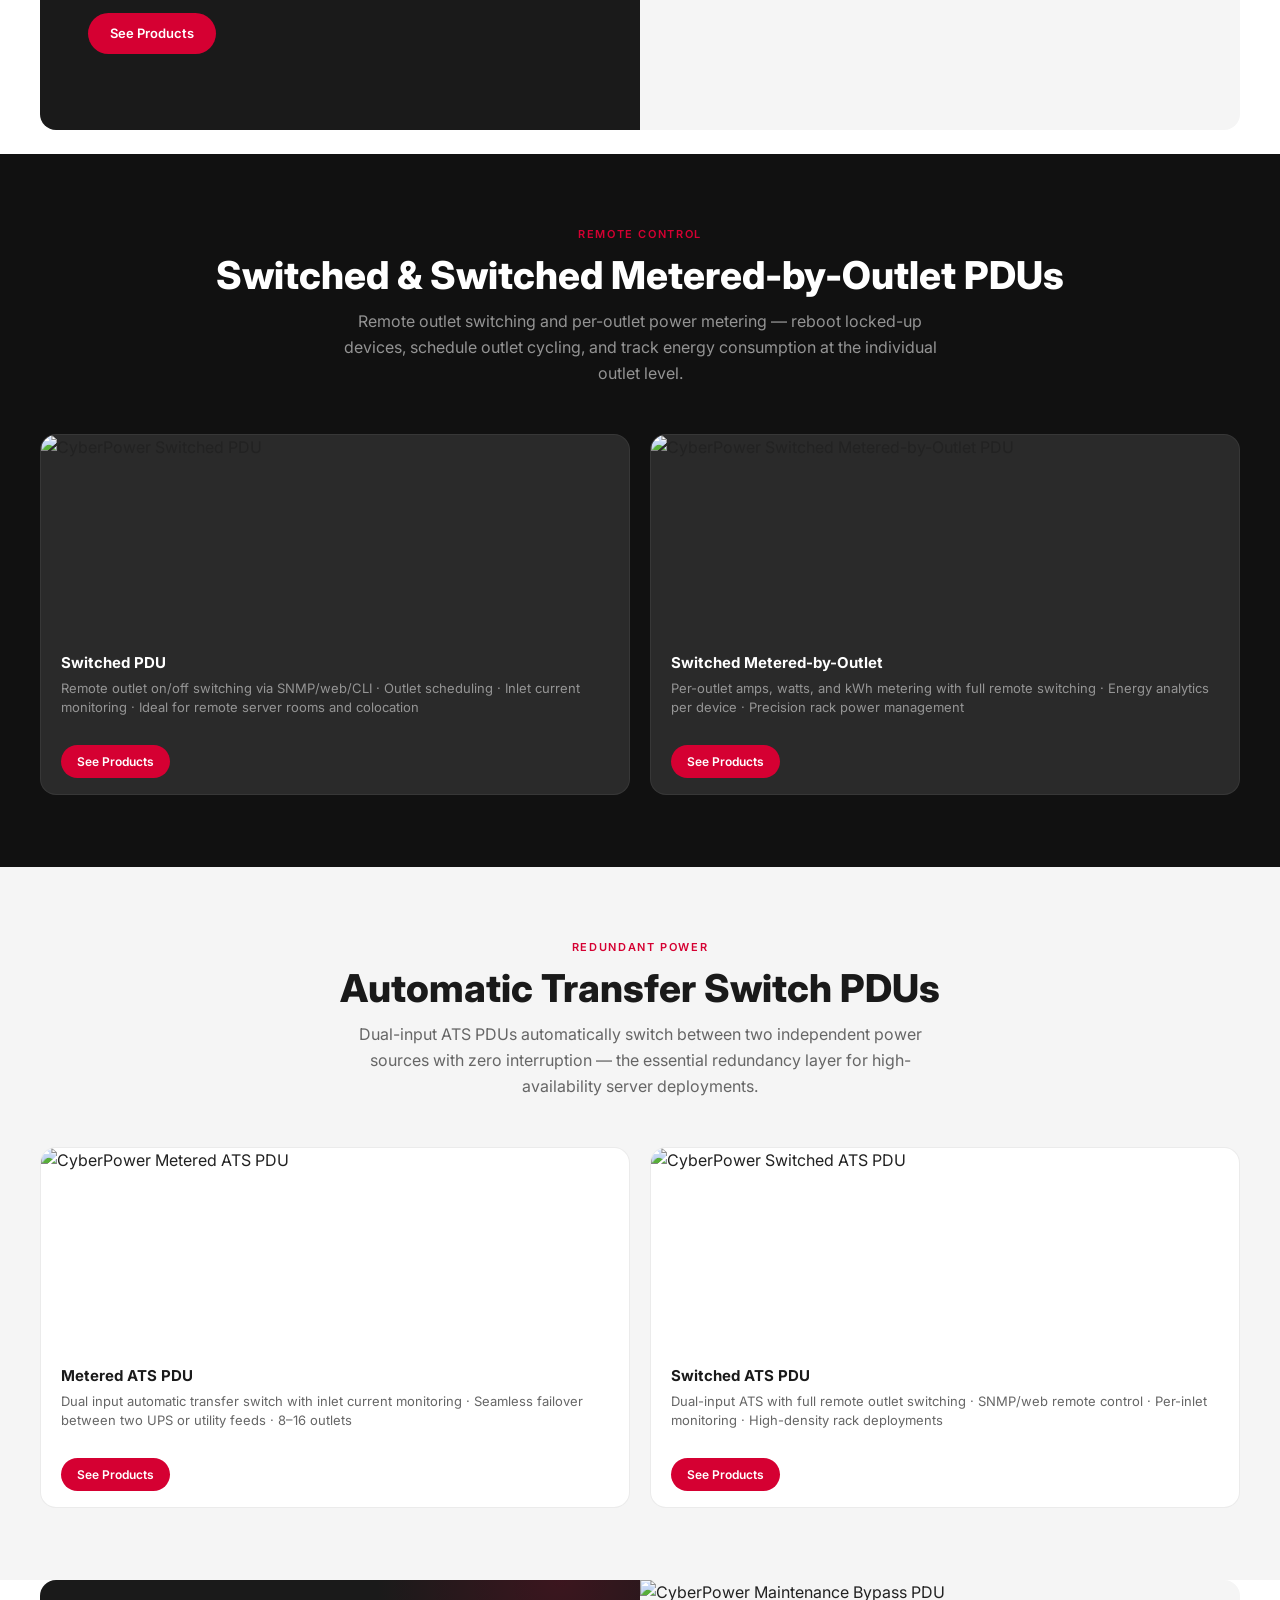
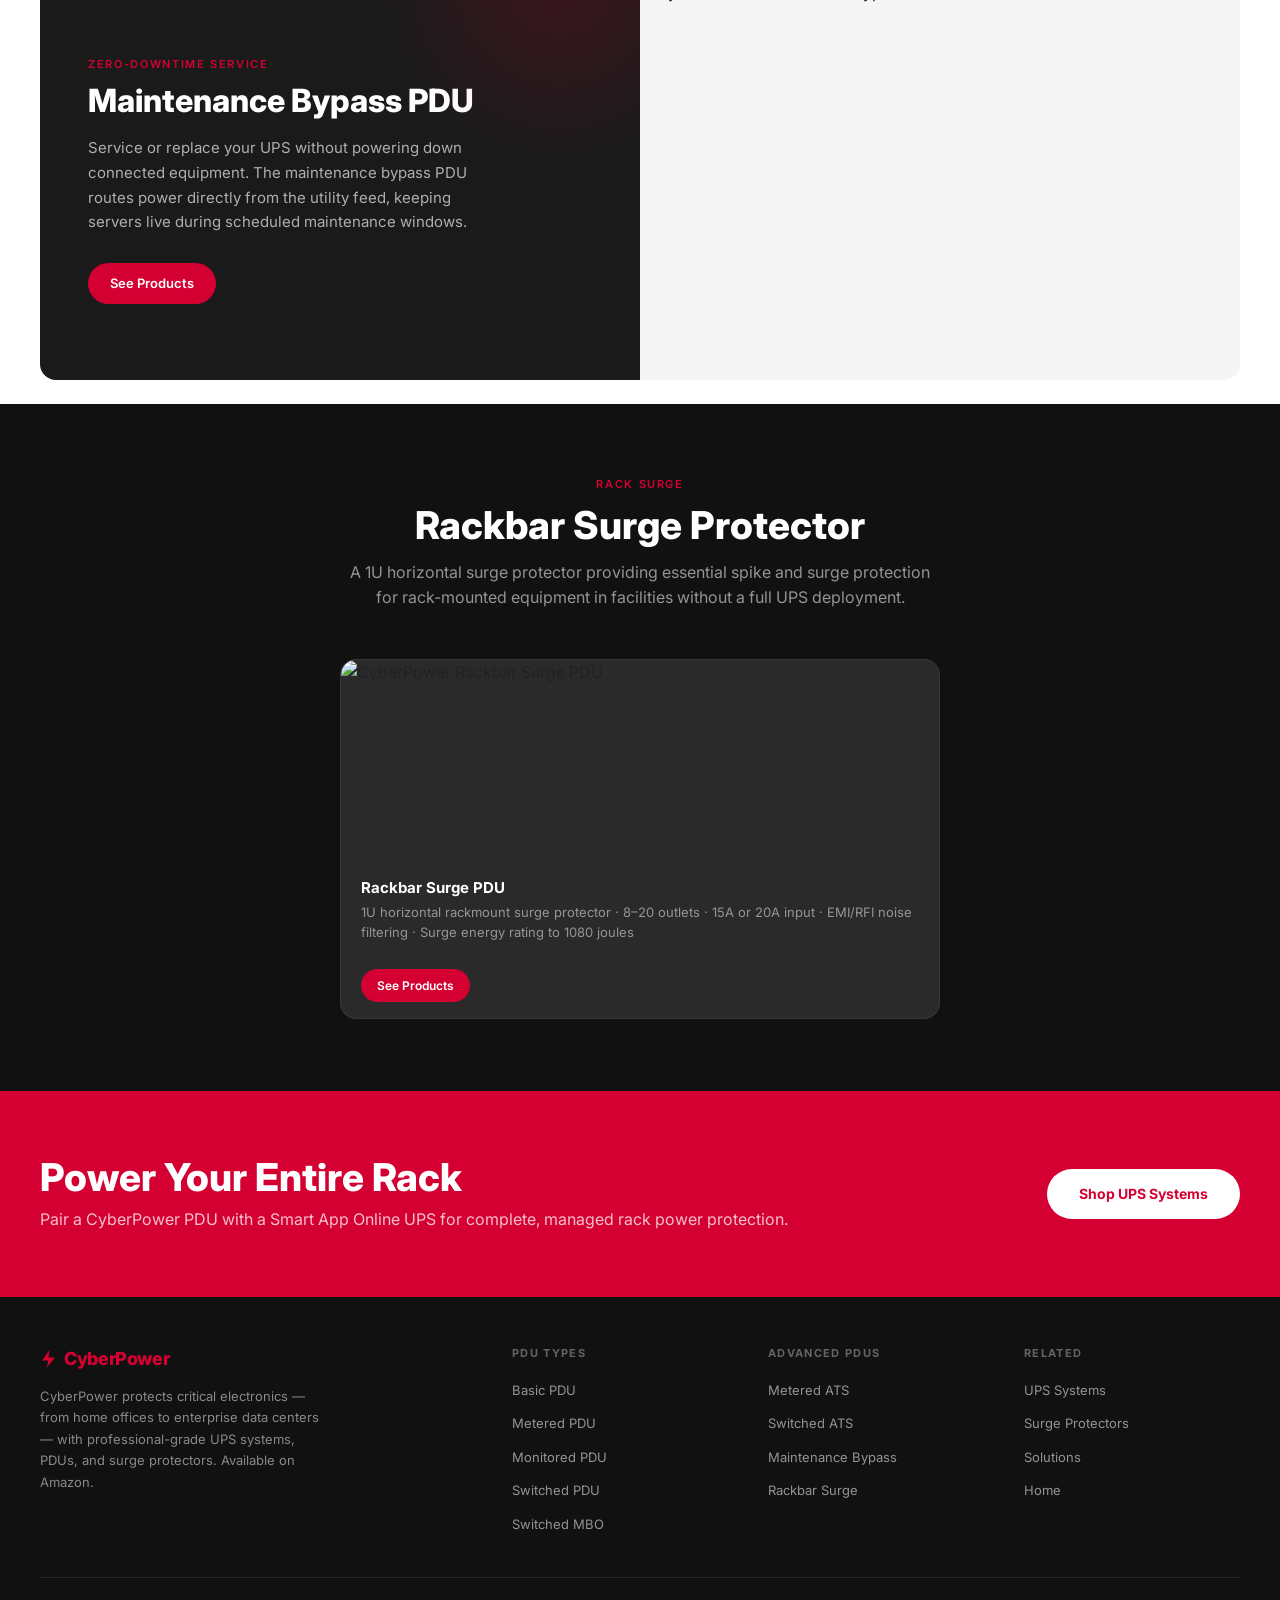
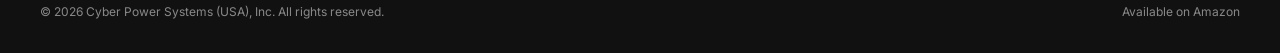
==== commit 4f0acbec: "Fix all critic blockers and same-day issues before client pitch - Remove all Add to Cart buttons (Am" ====
--- a/pdu.html
+++ b/pdu.html
@@ -14,8 +14,10 @@
 <!-- SUBNAV -->
 <nav class="brand-subnav">
   <div class="subnav-logo">
+    <svg class="cp-nav-icon" viewBox="0 0 14 20" fill="none" xmlns="http://www.w3.org/2000/svg" aria-hidden="true"><path d="M8.5 1L1 11.5h6.5L5.5 19 14 8.5H7.5z" fill="#D50032"/></svg>
     <span class="footer-logo-text">CyberPower</span>
   </div>
+  <button class="nav-hamburger" id="navHamburger" aria-label="Open navigation"><span></span><span></span><span></span></button>
   <ul class="subnav-links">
     <li><a href="index.html">Home</a></li>
     <li><a href="ups.html">UPS Systems</a></li>
@@ -278,8 +280,11 @@
 <footer class="site-footer">
   <div class="footer-grid">
     <div class="footer-brand">
-      <span class="footer-logo-text">CyberPower</span>
-      <p>Professional-grade power protection equipment with a commitment to a full range of power management products and solutions. Available on Amazon.</p>
+      <div style="display:flex;align-items:center;gap:8px;">
+        <svg class="cp-nav-icon" viewBox="0 0 14 20" fill="none" xmlns="http://www.w3.org/2000/svg" aria-hidden="true"><path d="M8.5 1L1 11.5h6.5L5.5 19 14 8.5H7.5z" fill="#D50032"/></svg>
+        <span class="footer-logo-text">CyberPower</span>
+      </div>
+      <p>CyberPower protects critical electronics — from home offices to enterprise data centers — with professional-grade UPS systems, PDUs, and surge protectors. Available on Amazon.</p>
     </div>
     <div class="footer-col">
       <h4>PDU Types</h4>
@@ -316,5 +321,13 @@
   </div>
 </footer>
 
+<script>
+  var btn = document.getElementById('navHamburger');
+  var nav = document.querySelector('.subnav-links');
+  btn.addEventListener('click', function() {
+    nav.classList.toggle('open');
+    btn.classList.toggle('active');
+  });
+</script>
 </body>
 </html>
--- a/assets/css/style.css
+++ b/assets/css/style.css
@@ -452,19 +452,6 @@
 }
 .cp-card-nav:hover { background: var(--cp-red-dark); }
 
-/* Add to Cart button — Amazon style */
-.cp-card-buy {
-  display: inline-block;
-  background: #FFD814;
-  border: 1px solid #FCD200;
-  border-radius: var(--radius-ui);
-  color: #0F1111;
-  font-size: 13px;
-  font-weight: 500;
-  padding: 7px 16px;
-  cursor: default;
-  margin-top: 8px;
-}
 
 /* ── CATEGORY GRID (4-col) ── */
 .category-grid {
@@ -483,6 +470,7 @@
   align-items: flex-end;
   transition: transform 0.2s;
   cursor: pointer;
+  text-decoration: none;
 }
 .cat-tile:hover { transform: scale(1.02); }
 
@@ -759,6 +747,7 @@
   max-width: 500px;
   border-radius: var(--radius-tile);
   object-fit: cover;
+  mix-blend-mode: multiply;
 }
 
 /* ── DATA-VIZ TILE ── */
@@ -820,10 +809,53 @@
   .product-grid-4 { grid-template-columns: repeat(2, 1fr); }
 }
 
+/* ── LOGO ICON ── */
+.cp-nav-icon { width: 16px; height: 20px; flex-shrink: 0; }
+
+/* ── HAMBURGER ── */
+.nav-hamburger {
+  display: none;
+  flex-direction: column;
+  gap: 5px;
+  background: none;
+  border: none;
+  cursor: pointer;
+  padding: 6px;
+  margin-left: auto;
+}
+.nav-hamburger span {
+  display: block;
+  width: 22px;
+  height: 2px;
+  background: rgba(255,255,255,0.8);
+  border-radius: 2px;
+  transition: transform 0.2s, opacity 0.2s;
+}
+.nav-hamburger.active span:nth-child(1) { transform: rotate(45deg) translate(5px, 5px); }
+.nav-hamburger.active span:nth-child(2) { opacity: 0; }
+.nav-hamburger.active span:nth-child(3) { transform: rotate(-45deg) translate(5px, -5px); }
+
 @media (max-width: 768px) {
   .brand-subnav { padding: 0 20px; }
-  .subnav-links { gap: 2px; }
-  .subnav-links a { font-size: 12px; padding: 4px 10px; }
+  .nav-hamburger { display: flex; }
+
+  .subnav-links {
+    display: none;
+    position: fixed;
+    top: 48px;
+    left: 0;
+    right: 0;
+    background: var(--cp-black);
+    flex-direction: column;
+    gap: 0;
+    padding: 8px 0;
+    border-bottom: 2px solid var(--cp-red);
+    z-index: 99;
+    list-style: none;
+  }
+  .subnav-links.open { display: flex; }
+  .subnav-links li { width: 100%; }
+  .subnav-links a { display: block; padding: 12px 24px; border-radius: 0; font-size: 14px; }
 
   .hero { grid-template-columns: 1fr; padding: 48px 24px; min-height: auto; }
   .hero-image { display: none; }
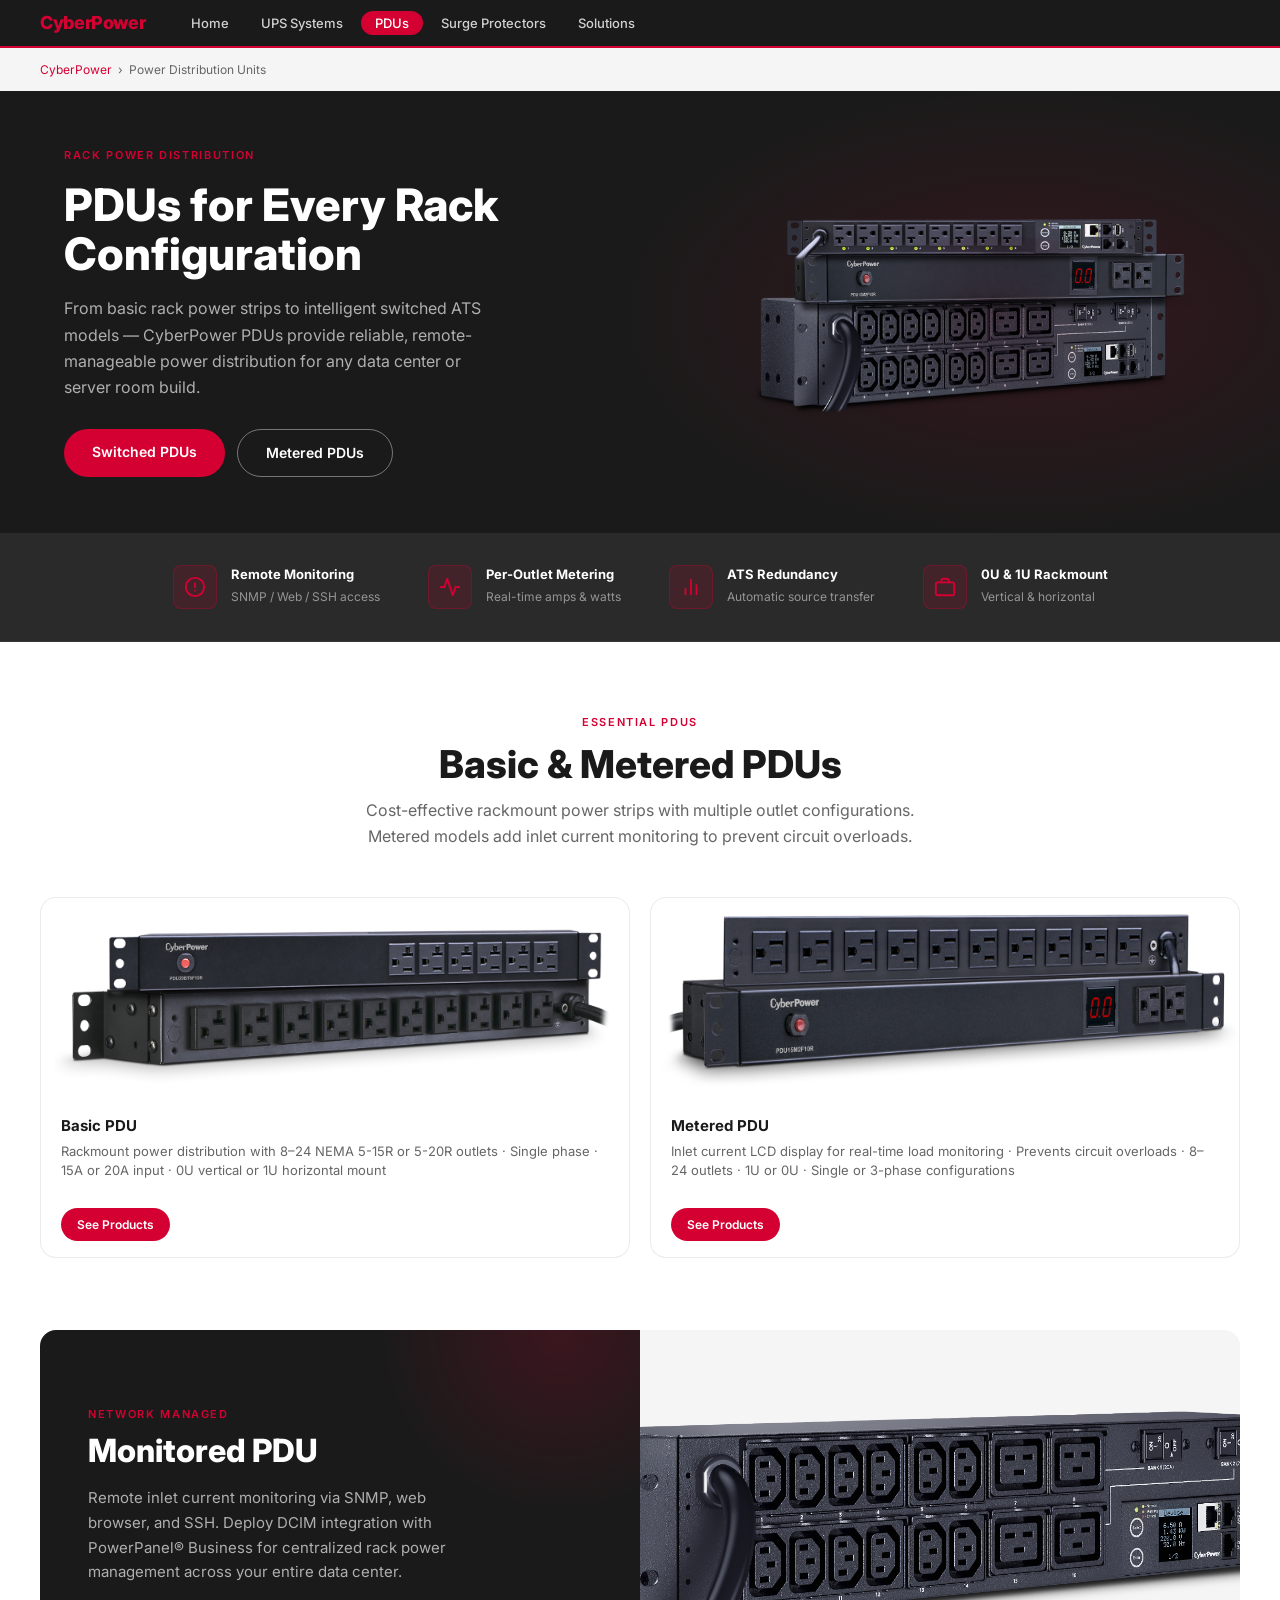
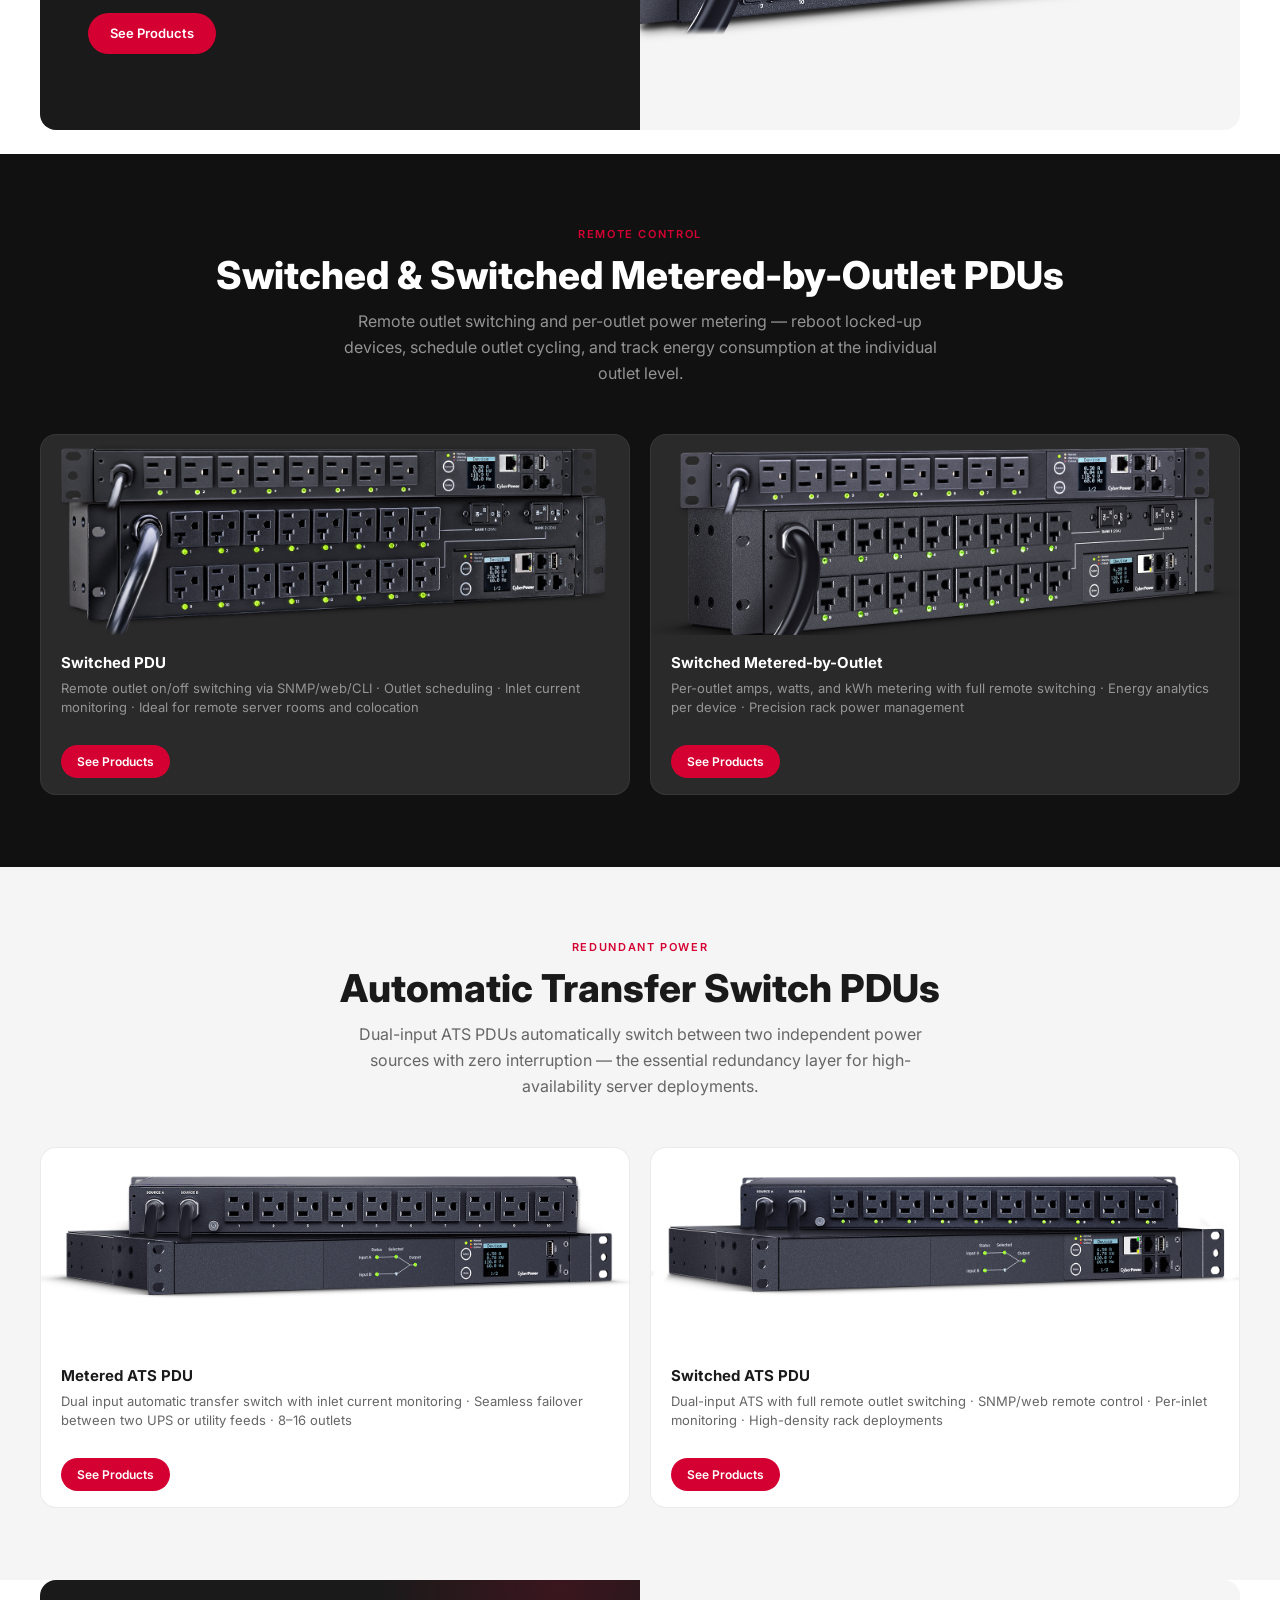
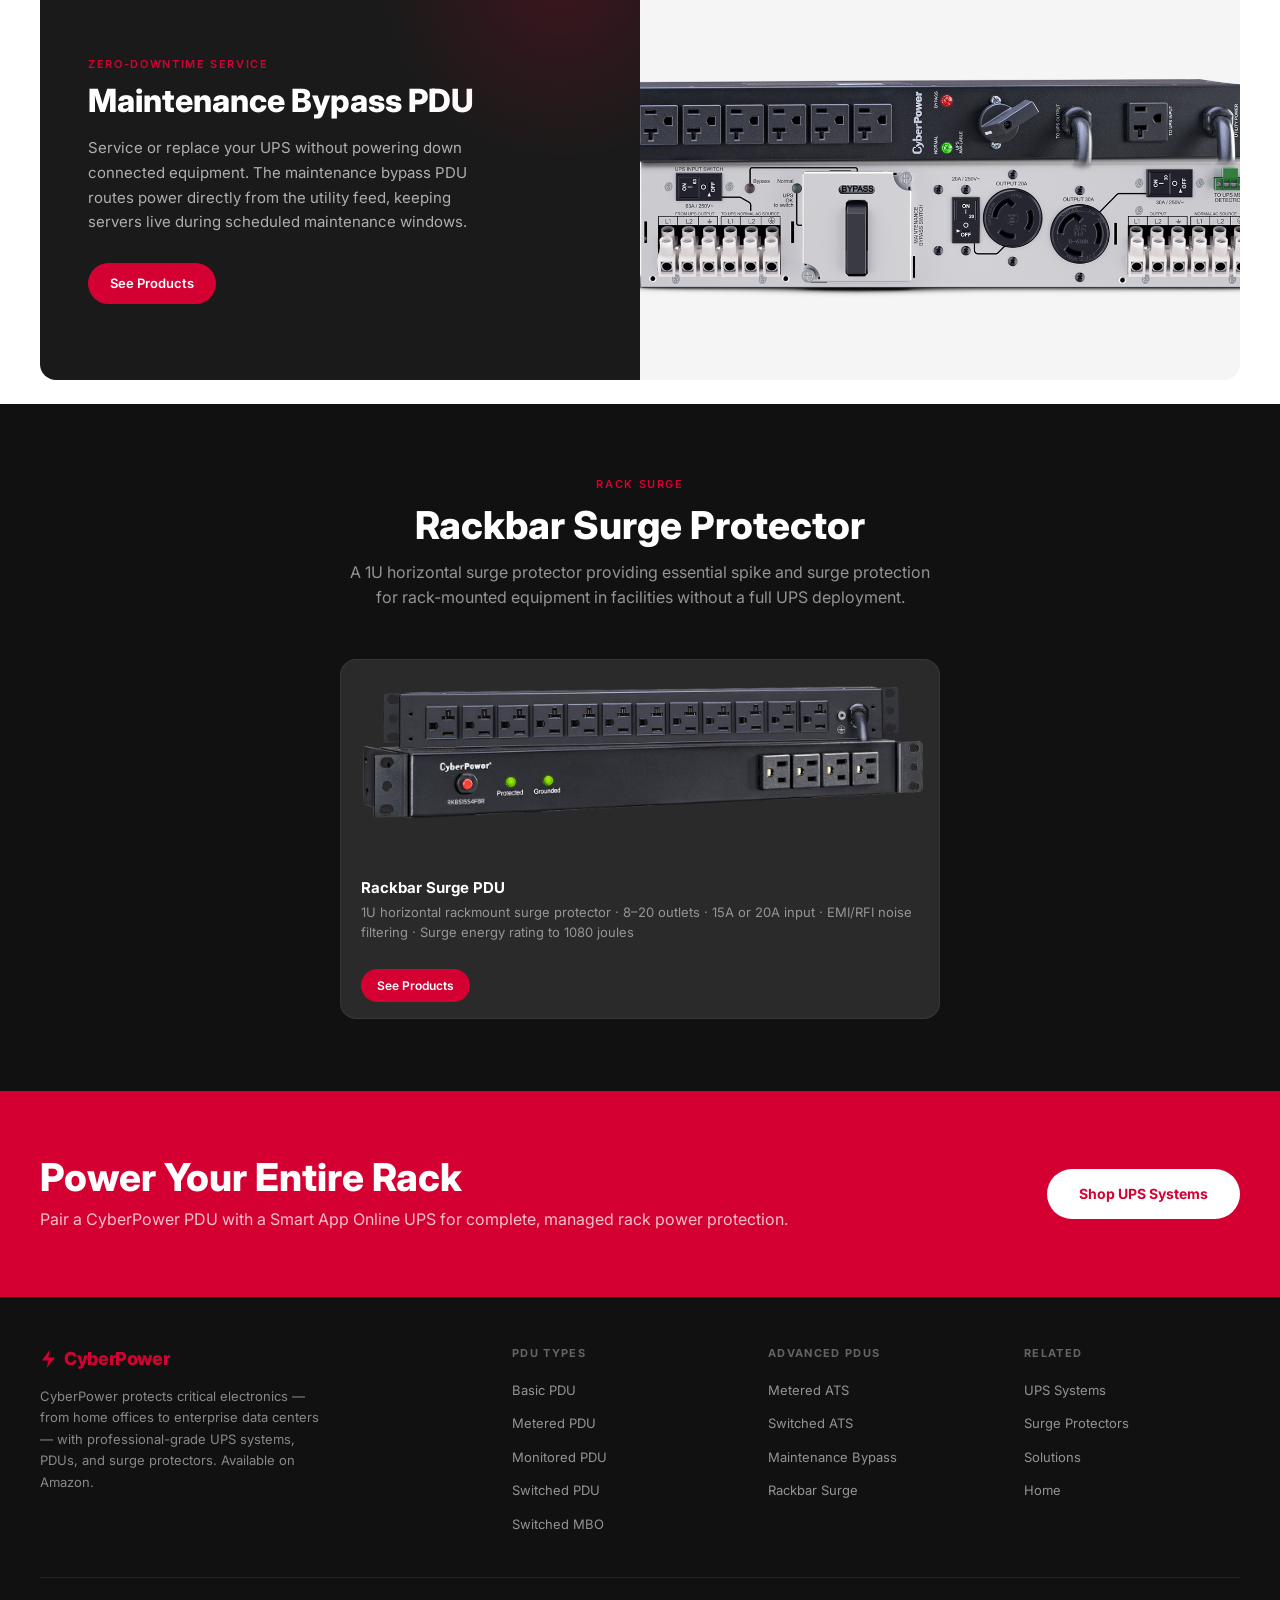
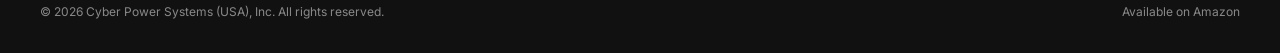
==== commit 1a556bb2: "Fix all Priority 1+2 critic issues: self-host images, remove MSRP, fix CTAs and dead links - Self-ho" ====
--- a/pdu.html
+++ b/pdu.html
@@ -1,4 +1,4 @@
-<!DOCTYPE html>
+﻿<!DOCTYPE html>
 <html lang="en">
 <head>
   <meta charset="UTF-8">
@@ -14,8 +14,7 @@
 <!-- SUBNAV -->
 <nav class="brand-subnav">
   <div class="subnav-logo">
-    <svg class="cp-nav-icon" viewBox="0 0 14 20" fill="none" xmlns="http://www.w3.org/2000/svg" aria-hidden="true"><path d="M8.5 1L1 11.5h6.5L5.5 19 14 8.5H7.5z" fill="#D50032"/></svg>
-    <span class="footer-logo-text">CyberPower</span>
+    <span class="footer-logo-text nav-logo-text">CyberPower</span>
   </div>
   <button class="nav-hamburger" id="navHamburger" aria-label="Open navigation"><span></span><span></span><span></span></button>
   <ul class="subnav-links">
@@ -47,7 +46,7 @@
   </div>
   <div class="page-hero-img">
     <img
-      src="https://www.cyberpowersystems.com/wp-content/uploads/2022/08/New-Web-PDU-Series-1480x760-R1.png"
+      src="assets/images/New-Web-PDU-Series-1480x760-R1.png"
       alt="CyberPower PDU power distribution units"
     >
   </div>
@@ -111,44 +110,44 @@
     <div class="cp-card">
       <div class="cp-card-img">
         <img
-          src="https://www.cyberpowersystems.com/wp-content/uploads/2022/08/NEW-Web-PDU-Basic-1480x760-R1.png"
+          src="assets/images/NEW-Web-PDU-Basic-1480x760-R1.png"
           alt="CyberPower Basic PDU"
         >
       </div>
       <div class="cp-card-body" style="padding-bottom:60px; position:relative;">
         <h3>Basic PDU</h3>
         <p>Rackmount power distribution with 8–24 NEMA 5-15R or 5-20R outlets · Single phase · 15A or 20A input · 0U vertical or 1U horizontal mount</p>
-        <a href="pdu.html" class="cp-card-nav">See Products</a>
+        <a href="#metered" class="cp-card-nav">See Products</a>
       </div>
     </div>
 
     <div class="cp-card">
       <div class="cp-card-img">
         <img
-          src="https://www.cyberpowersystems.com/wp-content/uploads/2022/08/New-Web-PDU-Metered-1480x760-1.png"
+          src="assets/images/New-Web-PDU-Metered-1480x760-1.png"
           alt="CyberPower Metered PDU"
         >
       </div>
       <div class="cp-card-body" style="padding-bottom:60px; position:relative;">
         <h3>Metered PDU</h3>
         <p>Inlet current LCD display for real-time load monitoring · Prevents circuit overloads · 8–24 outlets · 1U or 0U · Single or 3-phase configurations</p>
-        <a href="pdu.html" class="cp-card-nav">See Products</a>
+        <a href="#metered" class="cp-card-nav">See Products</a>
       </div>
     </div>
   </div>
 </section>
 
 <!-- SPLIT — Monitored -->
-<div class="split-section">
+<div class="split-section" id="monitored">
   <div class="split-dark">
     <div class="section-label">Network Managed</div>
     <h2>Monitored PDU</h2>
     <p>Remote inlet current monitoring via SNMP, web browser, and SSH. Deploy DCIM integration with PowerPanel® Business for centralized rack power management across your entire data center.</p>
-    <a href="pdu.html" class="pill-cta">See Products</a>
+    <a href="#monitored" class="pill-cta">See Products</a>
   </div>
   <div class="split-light">
     <img
-      src="https://www.cyberpowersystems.com/wp-content/uploads/2022/08/New-Web-PDU-Monitored-1480x760-1.png"
+      src="assets/images/New-Web-PDU-Monitored-1480x760-1.png"
       alt="CyberPower Monitored PDU"
     >
   </div>
@@ -164,35 +163,35 @@
     <div class="cp-card cp-card-dark">
       <div class="cp-card-img">
         <img
-          src="https://www.cyberpowersystems.com/wp-content/uploads/2022/08/New-Web-PDU-Switched-1480x760-1.png"
+          src="assets/images/New-Web-PDU-Switched-1480x760-1.png"
           alt="CyberPower Switched PDU"
         >
       </div>
       <div class="cp-card-body" style="padding-bottom:60px; position:relative;">
         <h3>Switched PDU</h3>
         <p>Remote outlet on/off switching via SNMP/web/CLI · Outlet scheduling · Inlet current monitoring · Ideal for remote server rooms and colocation</p>
-        <a href="pdu.html" class="cp-card-nav">See Products</a>
+        <a href="#switched" class="cp-card-nav">See Products</a>
       </div>
     </div>
 
     <div class="cp-card cp-card-dark">
       <div class="cp-card-img">
         <img
-          src="https://www.cyberpowersystems.com/wp-content/uploads/2022/08/New-Web-Switched-Metered-by-Outlet-1480x760-1.png"
+          src="assets/images/New-Web-Switched-Metered-by-Outlet-1480x760-1.png"
           alt="CyberPower Switched Metered-by-Outlet PDU"
         >
       </div>
       <div class="cp-card-body" style="padding-bottom:60px; position:relative;">
         <h3>Switched Metered-by-Outlet</h3>
         <p>Per-outlet amps, watts, and kWh metering with full remote switching · Energy analytics per device · Precision rack power management</p>
-        <a href="pdu.html" class="cp-card-nav">See Products</a>
+        <a href="#switched" class="cp-card-nav">See Products</a>
       </div>
     </div>
   </div>
 </section>
 
 <!-- ATS PDUs -->
-<section class="section section-grey">
+<section class="section section-grey" id="ats">
   <div class="section-label">Redundant Power</div>
   <h2 class="section-title">Automatic Transfer Switch PDUs</h2>
   <p class="section-sub">Dual-input ATS PDUs automatically switch between two independent power sources with zero interruption — the essential redundancy layer for high-availability server deployments.</p>
@@ -201,51 +200,51 @@
     <div class="cp-card">
       <div class="cp-card-img">
         <img
-          src="https://www.cyberpowersystems.com/wp-content/uploads/2022/08/New-Web-PDU-ATS-Metered-1480x760-1.png"
+          src="assets/images/New-Web-PDU-ATS-Metered-1480x760-1.png"
           alt="CyberPower Metered ATS PDU"
         >
       </div>
       <div class="cp-card-body" style="padding-bottom:60px; position:relative;">
         <h3>Metered ATS PDU</h3>
         <p>Dual input automatic transfer switch with inlet current monitoring · Seamless failover between two UPS or utility feeds · 8–16 outlets</p>
-        <a href="pdu.html" class="cp-card-nav">See Products</a>
+        <a href="#ats" class="cp-card-nav">See Products</a>
       </div>
     </div>
 
     <div class="cp-card">
       <div class="cp-card-img">
         <img
-          src="https://www.cyberpowersystems.com/wp-content/uploads/2022/08/New-Web-PDU-ATS-Switched-1480x760-1.png"
+          src="assets/images/New-Web-PDU-ATS-Switched-1480x760-1.png"
           alt="CyberPower Switched ATS PDU"
         >
       </div>
       <div class="cp-card-body" style="padding-bottom:60px; position:relative;">
         <h3>Switched ATS PDU</h3>
         <p>Dual-input ATS with full remote outlet switching · SNMP/web remote control · Per-inlet monitoring · High-density rack deployments</p>
-        <a href="pdu.html" class="cp-card-nav">See Products</a>
+        <a href="#ats" class="cp-card-nav">See Products</a>
       </div>
     </div>
   </div>
 </section>
 
 <!-- SPLIT — Maintenance Bypass -->
-<div class="split-section">
+<div class="split-section" id="maintenance-bypass">
   <div class="split-dark">
     <div class="section-label">Zero-Downtime Service</div>
     <h2>Maintenance Bypass PDU</h2>
     <p>Service or replace your UPS without powering down connected equipment. The maintenance bypass PDU routes power directly from the utility feed, keeping servers live during scheduled maintenance windows.</p>
-    <a href="pdu.html" class="pill-cta">See Products</a>
+    <a href="#maintenance-bypass" class="pill-cta">See Products</a>
   </div>
   <div class="split-light">
     <img
-      src="https://www.cyberpowersystems.com/wp-content/uploads/2022/08/New-Web-Maintenace-Bypass-1480x760-R1.png"
+      src="assets/images/New-Web-Maintenace-Bypass-1480x760-R1.png"
       alt="CyberPower Maintenance Bypass PDU"
     >
   </div>
 </div>
 
 <!-- RACKBAR SURGE -->
-<section class="section section-dark" style="padding-bottom:72px;">
+<section class="section section-dark" id="rackbar" style="padding-bottom:72px;">
   <div class="section-label">Rack Surge</div>
   <h2 class="section-title" style="color:#fff;">Rackbar Surge Protector</h2>
   <p class="section-sub" style="color:rgba(255,255,255,0.55);">A 1U horizontal surge protector providing essential spike and surge protection for rack-mounted equipment in facilities without a full UPS deployment.</p>
@@ -254,14 +253,14 @@
     <div class="cp-card cp-card-dark">
       <div class="cp-card-img">
         <img
-          src="https://www.cyberpowersystems.com/wp-content/uploads/2022/08/New-Web-RackBar-1480x760-R1.png"
+          src="assets/images/New-Web-RackBar-1480x760-R1.png"
           alt="CyberPower Rackbar Surge PDU"
         >
       </div>
       <div class="cp-card-body" style="padding-bottom:60px; position:relative;">
         <h3>Rackbar Surge PDU</h3>
         <p>1U horizontal rackmount surge protector · 8–20 outlets · 15A or 20A input · EMI/RFI noise filtering · Surge energy rating to 1080 joules</p>
-        <a href="pdu.html" class="cp-card-nav">See Products</a>
+        <a href="#rackbar" class="cp-card-nav">See Products</a>
       </div>
     </div>
   </div>
@@ -289,20 +288,20 @@
     <div class="footer-col">
       <h4>PDU Types</h4>
       <ul>
-        <li><a href="pdu.html">Basic PDU</a></li>
-        <li><a href="pdu.html">Metered PDU</a></li>
-        <li><a href="pdu.html">Monitored PDU</a></li>
-        <li><a href="pdu.html">Switched PDU</a></li>
-        <li><a href="pdu.html">Switched MBO</a></li>
+        <li><a href="pdu.html#metered">Basic PDU</a></li>
+        <li><a href="pdu.html#metered">Metered PDU</a></li>
+        <li><a href="pdu.html#monitored">Monitored PDU</a></li>
+        <li><a href="pdu.html#switched">Switched PDU</a></li>
+        <li><a href="pdu.html#switched">Switched MBO</a></li>
       </ul>
     </div>
     <div class="footer-col">
       <h4>Advanced PDUs</h4>
       <ul>
-        <li><a href="pdu.html">Metered ATS</a></li>
-        <li><a href="pdu.html">Switched ATS</a></li>
-        <li><a href="pdu.html">Maintenance Bypass</a></li>
-        <li><a href="pdu.html">Rackbar Surge</a></li>
+        <li><a href="pdu.html#ats">Metered ATS</a></li>
+        <li><a href="pdu.html#ats">Switched ATS</a></li>
+        <li><a href="pdu.html#maintenance-bypass">Maintenance Bypass</a></li>
+        <li><a href="pdu.html#rackbar">Rackbar Surge</a></li>
       </ul>
     </div>
     <div class="footer-col">
